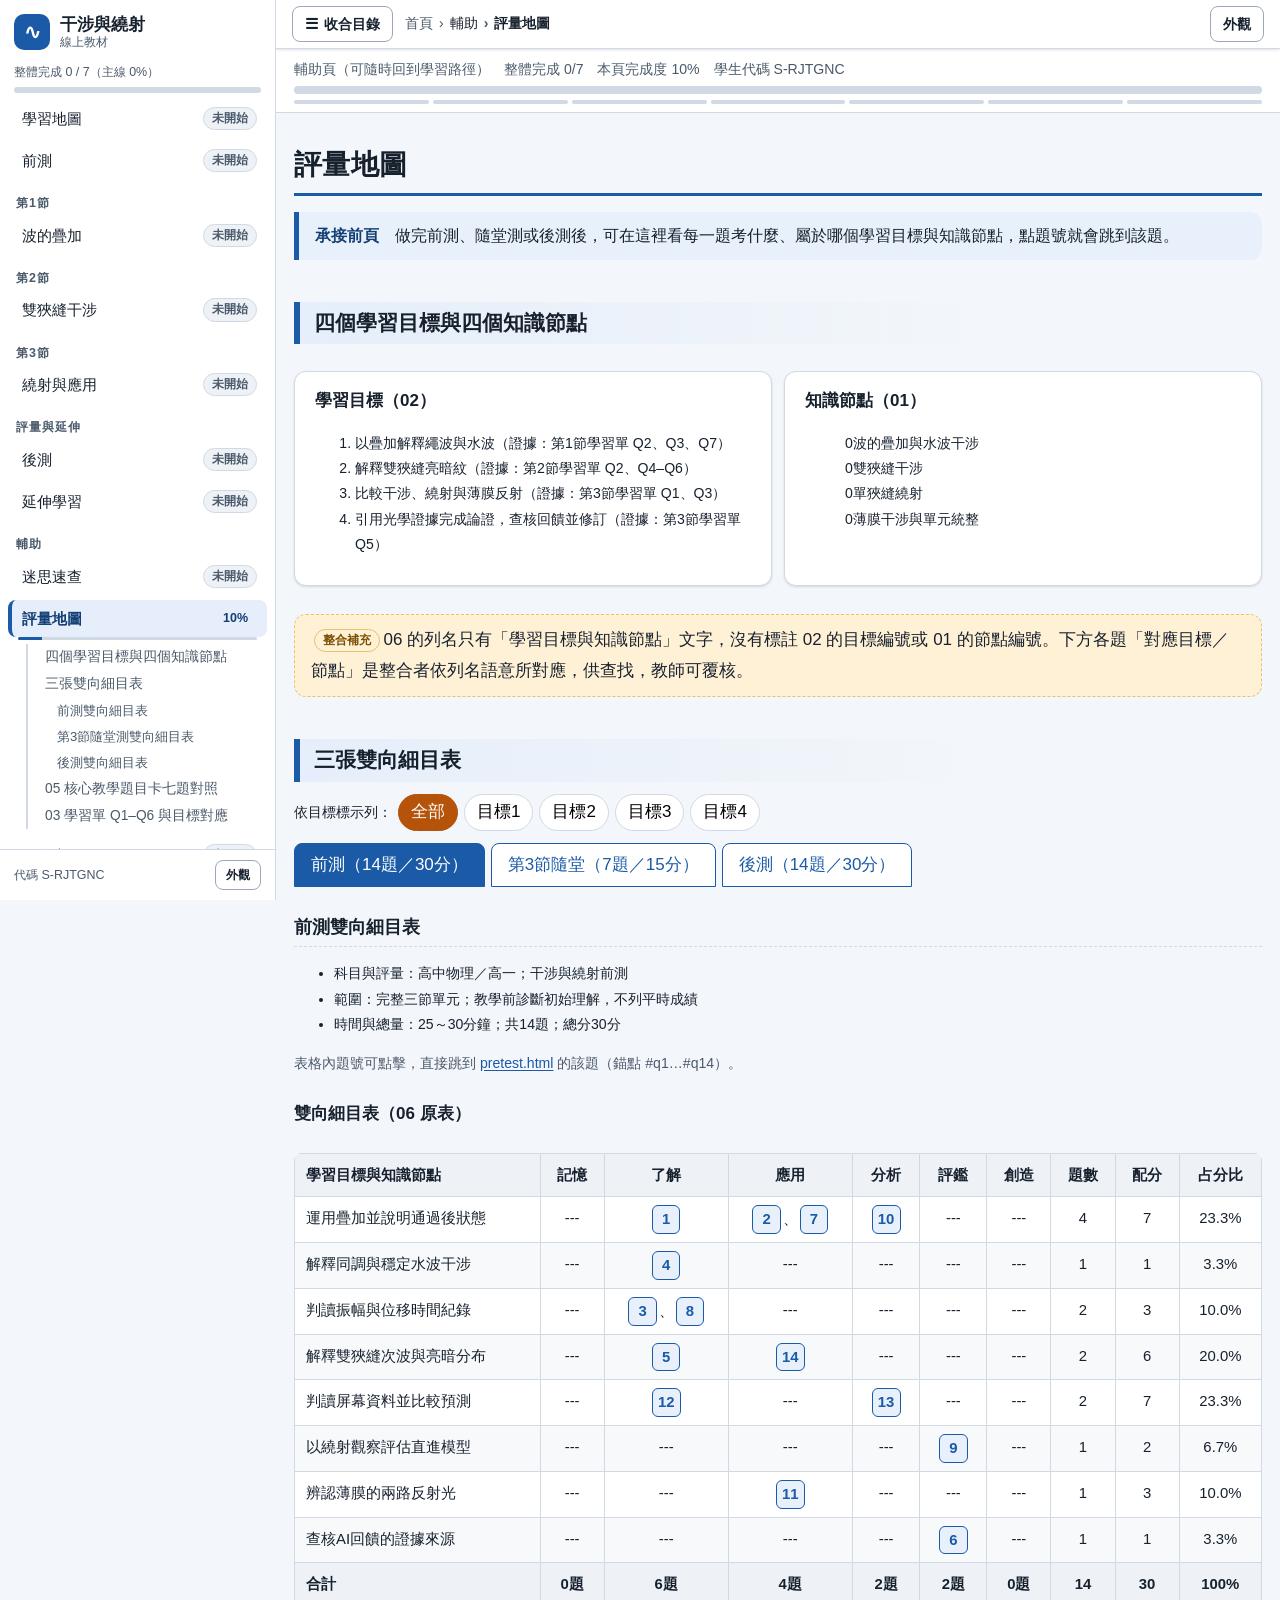
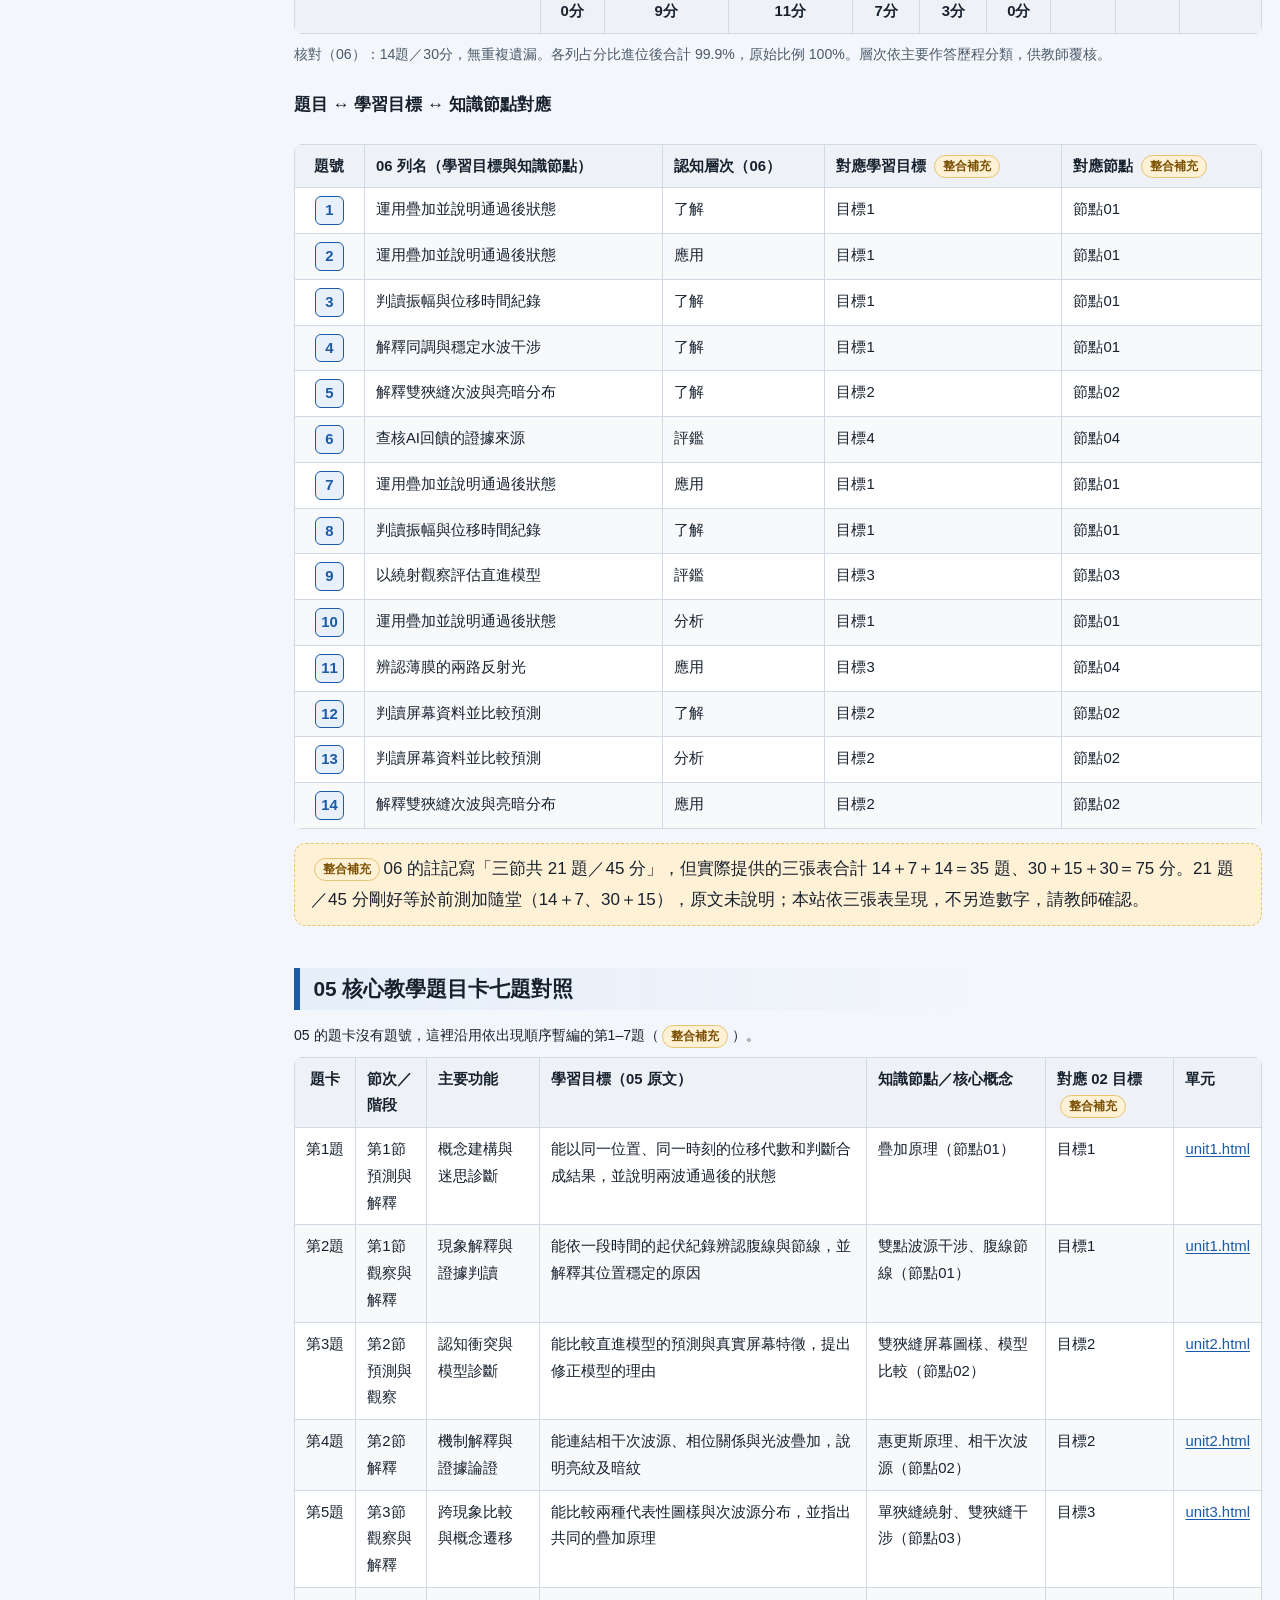
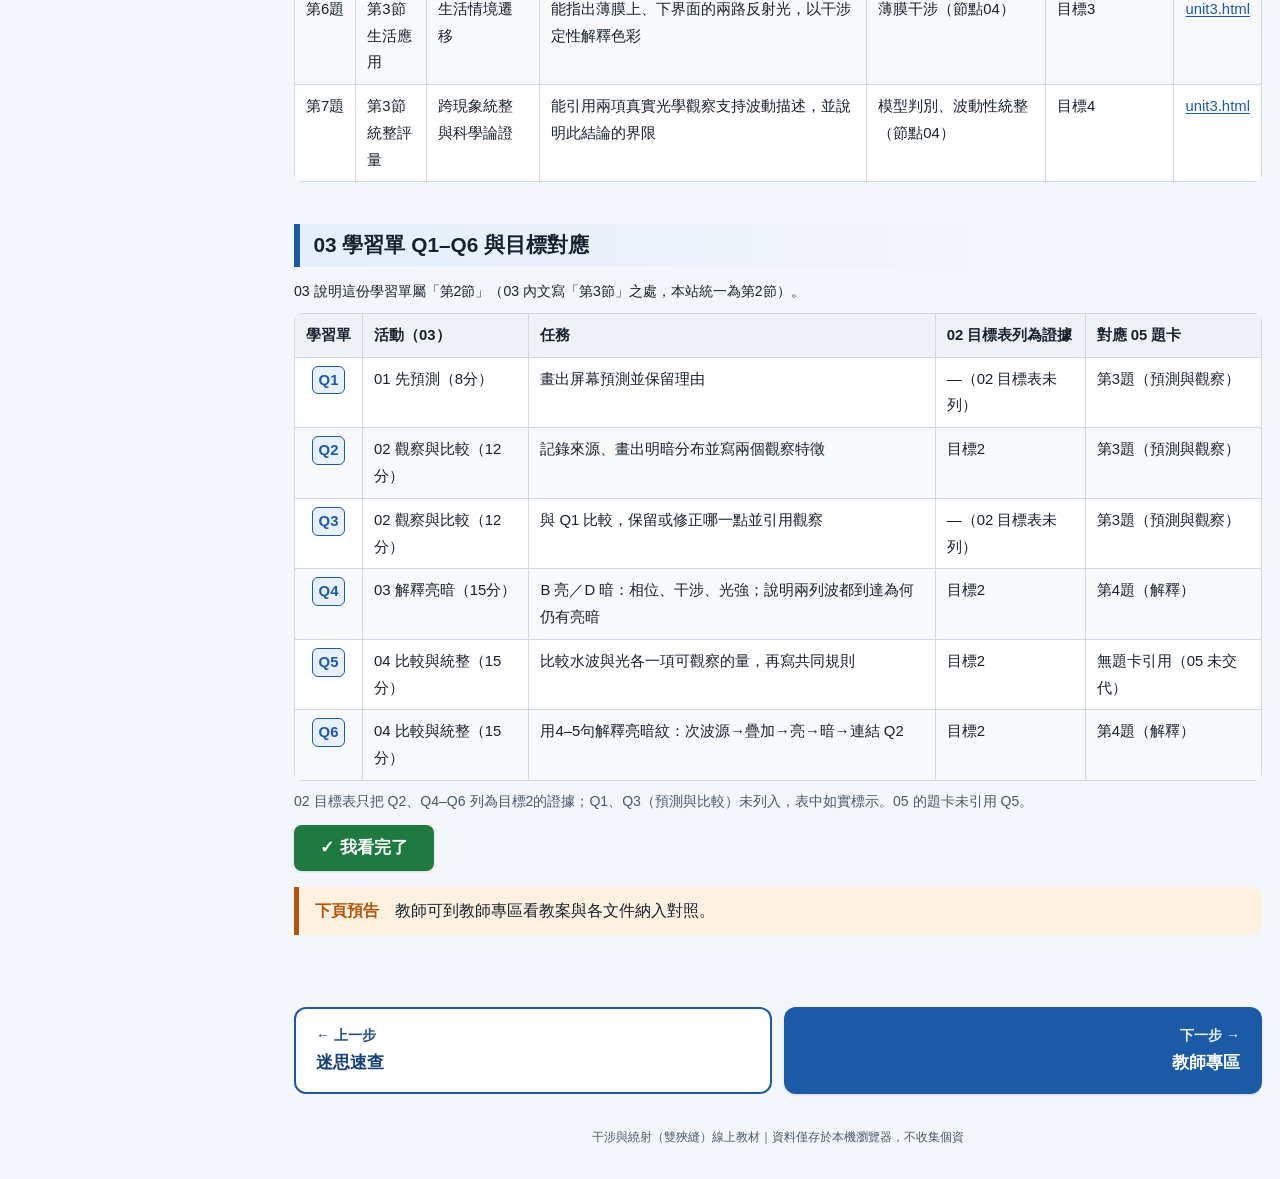
==== assessment.html @ 0c34d927 "Initial commit: interference-diffraction-course Co-Authored-By: Claude Sonnet 5.5 <noreply@anthropic" ====
<!DOCTYPE html>
<html lang="zh-Hant">
<head>
<meta charset="utf-8">
<meta name="viewport" content="width=device-width, initial-scale=1">
<title>評量地圖｜干涉與繞射線上教材</title>
<link rel="stylesheet" href="assets/css/site.css">
<link rel="stylesheet" href="assets/css/page-assessment.css">
<script defer src="assets/js/site.js"></script>
<script defer src="assets/js/page-assessment.js"></script>
</head>
<body data-page="assessment" data-prev="misconceptions.html" data-next="teacher.html">
<a class="skip" href="#main">跳到主要內容</a>
<main id="main">
  <h1>評量地圖</h1>
  <p class="bridge-in">做完前測、隨堂測或後測後，可在這裡看每一題考什麼、屬於哪個學習目標與知識節點，點題號就會跳到該題。</p>

  <h2>四個學習目標與四個知識節點</h2>
  <div class="grid">
   <div class="card"><strong>學習目標（02）</strong><ol class="small">
    <li>以疊加解釋繩波與水波（證據：第1節學習單 Q2、Q3、Q7）</li>
    <li>解釋雙狹縫亮暗紋（證據：第2節學習單 Q2、Q4–Q6）</li>
    <li>比較干涉、繞射與薄膜反射（證據：第3節學習單 Q1、Q3）</li>
    <li>引用光學證據完成論證，查核回饋並修訂（證據：第3節學習單 Q5）</li></ol></div>
   <div class="card"><strong>知識節點（01）</strong><ol class="small" style="list-style:'0' inside">
    <li>波的疊加與水波干涉</li><li>雙狹縫干涉</li><li>單狹縫繞射</li><li>薄膜干涉與單元統整</li></ol></div>
  </div>
  <div class="add-block"><span class="badge-add"></span>06 的列名只有「學習目標與知識節點」文字，沒有標註 02 的目標編號或 01 的節點編號。下方各題「對應目標／節點」是整合者依列名語意所對應，供查找，教師可覆核。</div>

  <h2>三張雙向細目表</h2>
  <div class="gbar" role="group" aria-label="依學習目標標示"><span class="small">依目標標示列：</span>
   <button type="button" data-g="all" aria-pressed="true">全部</button><button type="button" data-g="G1" aria-pressed="false">目標1</button><button type="button" data-g="G2" aria-pressed="false">目標2</button><button type="button" data-g="G3" aria-pressed="false">目標3</button><button type="button" data-g="G4" aria-pressed="false">目標4</button></div>
  <div class="tabs" role="tablist"><button type="button" role="tab" data-p="p-pre" aria-selected="true">前測（14題／30分）</button><button type="button" role="tab" data-p="p-unit" aria-selected="false">第3節隨堂（7題／15分）</button><button type="button" role="tab" data-p="p-post" aria-selected="false">後測（14題／30分）</button></div>
  <section class="panel" id="p-pre"><h3>前測雙向細目表</h3>
<ul class="small"><li>科目與評量：高中物理／高一；干涉與繞射前測</li><li>範圍：完整三節單元；教學前診斷初始理解，不列平時成績</li><li>時間與總量：25～30分鐘；共14題；總分30分</li></ul>
<p class="small muted">表格內題號可點擊，直接跳到 <a href="pretest.html">pretest.html</a> 的該題（錨點 #q1…#q14）。</p>
<h4>雙向細目表（06 原表）</h4><div class="tbl-wrap"><table class="tbl"><thead><tr><th>學習目標與知識節點</th><th class="num">記憶</th><th class="num">了解</th><th class="num">應用</th><th class="num">分析</th><th class="num">評鑑</th><th class="num">創造</th><th class="num">題數</th><th class="num">配分</th><th class="num">占分比</th></tr></thead><tbody><tr data-goal="G1"><td>運用疊加並說明通過後狀態</td><td class="num">---</td><td class="num"><a class="qn" href="pretest.html#q1" title="前往 pretest.html 第1題">1</a></td><td class="num"><a class="qn" href="pretest.html#q2" title="前往 pretest.html 第2題">2</a>、<a class="qn" href="pretest.html#q7" title="前往 pretest.html 第7題">7</a></td><td class="num"><a class="qn" href="pretest.html#q10" title="前往 pretest.html 第10題">10</a></td><td class="num">---</td><td class="num">---</td><td class="num">4</td><td class="num">7</td><td class="num">23.3%</td></tr><tr data-goal="G1"><td>解釋同調與穩定水波干涉</td><td class="num">---</td><td class="num"><a class="qn" href="pretest.html#q4" title="前往 pretest.html 第4題">4</a></td><td class="num">---</td><td class="num">---</td><td class="num">---</td><td class="num">---</td><td class="num">1</td><td class="num">1</td><td class="num">3.3%</td></tr><tr data-goal="G1"><td>判讀振幅與位移時間紀錄</td><td class="num">---</td><td class="num"><a class="qn" href="pretest.html#q3" title="前往 pretest.html 第3題">3</a>、<a class="qn" href="pretest.html#q8" title="前往 pretest.html 第8題">8</a></td><td class="num">---</td><td class="num">---</td><td class="num">---</td><td class="num">---</td><td class="num">2</td><td class="num">3</td><td class="num">10.0%</td></tr><tr data-goal="G2"><td>解釋雙狹縫次波與亮暗分布</td><td class="num">---</td><td class="num"><a class="qn" href="pretest.html#q5" title="前往 pretest.html 第5題">5</a></td><td class="num"><a class="qn" href="pretest.html#q14" title="前往 pretest.html 第14題">14</a></td><td class="num">---</td><td class="num">---</td><td class="num">---</td><td class="num">2</td><td class="num">6</td><td class="num">20.0%</td></tr><tr data-goal="G2"><td>判讀屏幕資料並比較預測</td><td class="num">---</td><td class="num"><a class="qn" href="pretest.html#q12" title="前往 pretest.html 第12題">12</a></td><td class="num">---</td><td class="num"><a class="qn" href="pretest.html#q13" title="前往 pretest.html 第13題">13</a></td><td class="num">---</td><td class="num">---</td><td class="num">2</td><td class="num">7</td><td class="num">23.3%</td></tr><tr data-goal="G3"><td>以繞射觀察評估直進模型</td><td class="num">---</td><td class="num">---</td><td class="num">---</td><td class="num">---</td><td class="num"><a class="qn" href="pretest.html#q9" title="前往 pretest.html 第9題">9</a></td><td class="num">---</td><td class="num">1</td><td class="num">2</td><td class="num">6.7%</td></tr><tr data-goal="G3"><td>辨認薄膜的兩路反射光</td><td class="num">---</td><td class="num">---</td><td class="num"><a class="qn" href="pretest.html#q11" title="前往 pretest.html 第11題">11</a></td><td class="num">---</td><td class="num">---</td><td class="num">---</td><td class="num">1</td><td class="num">3</td><td class="num">10.0%</td></tr><tr data-goal="G4"><td>查核AI回饋的證據來源</td><td class="num">---</td><td class="num">---</td><td class="num">---</td><td class="num">---</td><td class="num"><a class="qn" href="pretest.html#q6" title="前往 pretest.html 第6題">6</a></td><td class="num">---</td><td class="num">1</td><td class="num">1</td><td class="num">3.3%</td></tr><tr><th>合計</th><th class="num">0題<br>0分</th><th class="num">6題<br>9分</th><th class="num">4題<br>11分</th><th class="num">2題<br>7分</th><th class="num">2題<br>3分</th><th class="num">0題<br>0分</th><th class="num">14</th><th class="num">30</th><th class="num">100%</th></tr></tbody></table></div>
<p class="small muted">核對（06）：14題／30分，無重複遺漏。各列占分比進位後合計 99.9%，原始比例 100%。層次依主要作答歷程分類，供教師覆核。</p>
<h4>題目 ↔ 學習目標 ↔ 知識節點對應</h4><div class="tbl-wrap"><table class="tbl"><thead><tr><th class="num">題號</th><th>06 列名（學習目標與知識節點）</th><th>認知層次（06）</th><th>對應學習目標 <span class="badge-add"></span></th><th>對應節點 <span class="badge-add"></span></th></tr></thead><tbody><tr id="pre-1" data-goal="G1"><td class="num"><a class="qn" href="pretest.html#q1" title="前往 pretest.html 第1題">1</a></td><td>運用疊加並說明通過後狀態</td><td>了解</td><td>目標1</td><td>節點01</td></tr><tr id="pre-2" data-goal="G1"><td class="num"><a class="qn" href="pretest.html#q2" title="前往 pretest.html 第2題">2</a></td><td>運用疊加並說明通過後狀態</td><td>應用</td><td>目標1</td><td>節點01</td></tr><tr id="pre-3" data-goal="G1"><td class="num"><a class="qn" href="pretest.html#q3" title="前往 pretest.html 第3題">3</a></td><td>判讀振幅與位移時間紀錄</td><td>了解</td><td>目標1</td><td>節點01</td></tr><tr id="pre-4" data-goal="G1"><td class="num"><a class="qn" href="pretest.html#q4" title="前往 pretest.html 第4題">4</a></td><td>解釋同調與穩定水波干涉</td><td>了解</td><td>目標1</td><td>節點01</td></tr><tr id="pre-5" data-goal="G2"><td class="num"><a class="qn" href="pretest.html#q5" title="前往 pretest.html 第5題">5</a></td><td>解釋雙狹縫次波與亮暗分布</td><td>了解</td><td>目標2</td><td>節點02</td></tr><tr id="pre-6" data-goal="G4"><td class="num"><a class="qn" href="pretest.html#q6" title="前往 pretest.html 第6題">6</a></td><td>查核AI回饋的證據來源</td><td>評鑑</td><td>目標4</td><td>節點04</td></tr><tr id="pre-7" data-goal="G1"><td class="num"><a class="qn" href="pretest.html#q7" title="前往 pretest.html 第7題">7</a></td><td>運用疊加並說明通過後狀態</td><td>應用</td><td>目標1</td><td>節點01</td></tr><tr id="pre-8" data-goal="G1"><td class="num"><a class="qn" href="pretest.html#q8" title="前往 pretest.html 第8題">8</a></td><td>判讀振幅與位移時間紀錄</td><td>了解</td><td>目標1</td><td>節點01</td></tr><tr id="pre-9" data-goal="G3"><td class="num"><a class="qn" href="pretest.html#q9" title="前往 pretest.html 第9題">9</a></td><td>以繞射觀察評估直進模型</td><td>評鑑</td><td>目標3</td><td>節點03</td></tr><tr id="pre-10" data-goal="G1"><td class="num"><a class="qn" href="pretest.html#q10" title="前往 pretest.html 第10題">10</a></td><td>運用疊加並說明通過後狀態</td><td>分析</td><td>目標1</td><td>節點01</td></tr><tr id="pre-11" data-goal="G3"><td class="num"><a class="qn" href="pretest.html#q11" title="前往 pretest.html 第11題">11</a></td><td>辨認薄膜的兩路反射光</td><td>應用</td><td>目標3</td><td>節點04</td></tr><tr id="pre-12" data-goal="G2"><td class="num"><a class="qn" href="pretest.html#q12" title="前往 pretest.html 第12題">12</a></td><td>判讀屏幕資料並比較預測</td><td>了解</td><td>目標2</td><td>節點02</td></tr><tr id="pre-13" data-goal="G2"><td class="num"><a class="qn" href="pretest.html#q13" title="前往 pretest.html 第13題">13</a></td><td>判讀屏幕資料並比較預測</td><td>分析</td><td>目標2</td><td>節點02</td></tr><tr id="pre-14" data-goal="G2"><td class="num"><a class="qn" href="pretest.html#q14" title="前往 pretest.html 第14題">14</a></td><td>解釋雙狹縫次波與亮暗分布</td><td>應用</td><td>目標2</td><td>節點02</td></tr></tbody></table></div></section><section class="panel" id="p-unit"><h3>第3節隨堂測雙向細目表</h3>
<ul class="small"><li>科目與評量：高中物理／高一；干涉與繞射隨堂測驗第3節</li><li>範圍：第3節光的繞射與生活應用；該節課後施測</li><li>時間與總量：10～12分鐘；共7題；總分15分</li></ul>
<p class="small muted">表格內題號可點擊，直接跳到 <a href="unit3.html">unit3.html</a> 的該題（錨點 #q1…#q7）。</p>
<h4>雙向細目表（06 原表）</h4><div class="tbl-wrap"><table class="tbl"><thead><tr><th>學習目標與知識節點</th><th class="num">記憶</th><th class="num">了解</th><th class="num">應用</th><th class="num">分析</th><th class="num">評鑑</th><th class="num">創造</th><th class="num">題數</th><th class="num">配分</th><th class="num">占分比</th></tr></thead><tbody><tr data-goal="G3"><td>指出單狹縫圖樣特徵</td><td class="num"><a class="qn" href="unit3.html#q1" title="前往 unit3.html 第1題">1</a></td><td class="num">---</td><td class="num">---</td><td class="num">---</td><td class="num">---</td><td class="num">---</td><td class="num">1</td><td class="num">1</td><td class="num">6.7%</td></tr><tr data-goal="G3"><td>區分兩種狹縫的次波源分布</td><td class="num">---</td><td class="num"><a class="qn" href="unit3.html#q2" title="前往 unit3.html 第2題">2</a></td><td class="num">---</td><td class="num">---</td><td class="num">---</td><td class="num">---</td><td class="num">1</td><td class="num">1</td><td class="num">6.7%</td></tr><tr data-goal="G3"><td>說明透明薄膜色彩的成因</td><td class="num">---</td><td class="num"><a class="qn" href="unit3.html#q3" title="前往 unit3.html 第3題">3</a></td><td class="num">---</td><td class="num">---</td><td class="num">---</td><td class="num">---</td><td class="num">1</td><td class="num">1</td><td class="num">6.7%</td></tr><tr data-goal="G3"><td>辨識單雙狹縫亮度曲線</td><td class="num">---</td><td class="num"><a class="qn" href="unit3.html#q4" title="前往 unit3.html 第4題">4</a></td><td class="num">---</td><td class="num">---</td><td class="num">---</td><td class="num">---</td><td class="num">1</td><td class="num">2</td><td class="num">13.3%</td></tr><tr data-goal="G3"><td>評估直進模型的解釋限制</td><td class="num">---</td><td class="num">---</td><td class="num">---</td><td class="num">---</td><td class="num"><a class="qn" href="unit3.html#q5" title="前往 unit3.html 第5題">5</a></td><td class="num">---</td><td class="num">1</td><td class="num">4</td><td class="num">26.7%</td></tr><tr data-goal="G3"><td>以反射光相位判斷波長強弱</td><td class="num">---</td><td class="num">---</td><td class="num"><a class="qn" href="unit3.html#q6" title="前往 unit3.html 第6題">6</a></td><td class="num">---</td><td class="num">---</td><td class="num">---</td><td class="num">1</td><td class="num">3</td><td class="num">20.0%</td></tr><tr data-goal="G3"><td>評析只用折射解釋色彩的不足</td><td class="num">---</td><td class="num">---</td><td class="num">---</td><td class="num">---</td><td class="num"><a class="qn" href="unit3.html#q7" title="前往 unit3.html 第7題">7</a></td><td class="num">---</td><td class="num">1</td><td class="num">3</td><td class="num">20.0%</td></tr><tr><th>合計</th><th class="num">1題<br>1分</th><th class="num">3題<br>4分</th><th class="num">1題<br>3分</th><th class="num">0題<br>0分</th><th class="num">2題<br>7分</th><th class="num">0題<br>0分</th><th class="num">7</th><th class="num">15</th><th class="num">100%</th></tr></tbody></table></div>
<p class="small muted">06 註記：本節 7 題／15 分；各列占分比進位後合計 100.1%，原始比例 100%。</p>
<h4>題目 ↔ 學習目標 ↔ 知識節點對應</h4><div class="tbl-wrap"><table class="tbl"><thead><tr><th class="num">題號</th><th>06 列名（學習目標與知識節點）</th><th>認知層次（06）</th><th>對應學習目標 <span class="badge-add"></span></th><th>對應節點 <span class="badge-add"></span></th></tr></thead><tbody><tr id="unit-1" data-goal="G3"><td class="num"><a class="qn" href="unit3.html#q1" title="前往 unit3.html 第1題">1</a></td><td>指出單狹縫圖樣特徵</td><td>記憶</td><td>目標3</td><td>節點03</td></tr><tr id="unit-2" data-goal="G3"><td class="num"><a class="qn" href="unit3.html#q2" title="前往 unit3.html 第2題">2</a></td><td>區分兩種狹縫的次波源分布</td><td>了解</td><td>目標3</td><td>節點02、節點03</td></tr><tr id="unit-3" data-goal="G3"><td class="num"><a class="qn" href="unit3.html#q3" title="前往 unit3.html 第3題">3</a></td><td>說明透明薄膜色彩的成因</td><td>了解</td><td>目標3</td><td>節點04</td></tr><tr id="unit-4" data-goal="G3"><td class="num"><a class="qn" href="unit3.html#q4" title="前往 unit3.html 第4題">4</a></td><td>辨識單雙狹縫亮度曲線</td><td>了解</td><td>目標3</td><td>節點02、節點03</td></tr><tr id="unit-5" data-goal="G3"><td class="num"><a class="qn" href="unit3.html#q5" title="前往 unit3.html 第5題">5</a></td><td>評估直進模型的解釋限制</td><td>評鑑</td><td>目標3</td><td>節點03</td></tr><tr id="unit-6" data-goal="G3"><td class="num"><a class="qn" href="unit3.html#q6" title="前往 unit3.html 第6題">6</a></td><td>以反射光相位判斷波長強弱</td><td>應用</td><td>目標3</td><td>節點04</td></tr><tr id="unit-7" data-goal="G3"><td class="num"><a class="qn" href="unit3.html#q7" title="前往 unit3.html 第7題">7</a></td><td>評析只用折射解釋色彩的不足</td><td>評鑑</td><td>目標3</td><td>節點04</td></tr></tbody></table></div></section><section class="panel" id="p-post"><h3>後測雙向細目表</h3>
<ul class="small"><li>科目與評量：高中物理／高一；干涉與繞射後測</li><li>範圍：完整三節單元；完成三節課教學後施測</li><li>時間與總量：25～30分鐘；共14題；總分30分</li></ul>
<p class="small muted">表格內題號可點擊，直接跳到 <a href="posttest.html">posttest.html</a> 的該題（錨點 #q1…#q14）。</p>
<h4>雙向細目表（06 原表）</h4><div class="tbl-wrap"><table class="tbl"><thead><tr><th>學習目標與知識節點</th><th class="num">記憶</th><th class="num">了解</th><th class="num">應用</th><th class="num">分析</th><th class="num">評鑑</th><th class="num">創造</th><th class="num">題數</th><th class="num">配分</th><th class="num">占分比</th></tr></thead><tbody><tr data-goal="G1"><td>運用疊加並說明通過後狀態</td><td class="num">---</td><td class="num"><a class="qn" href="posttest.html#q1" title="前往 posttest.html 第1題">1</a></td><td class="num"><a class="qn" href="posttest.html#q2" title="前往 posttest.html 第2題">2</a>、<a class="qn" href="posttest.html#q7" title="前往 posttest.html 第7題">7</a></td><td class="num"><a class="qn" href="posttest.html#q10" title="前往 posttest.html 第10題">10</a></td><td class="num">---</td><td class="num">---</td><td class="num">4</td><td class="num">7</td><td class="num">23.3%</td></tr><tr data-goal="G1"><td>判讀同調條件與水波干涉</td><td class="num">---</td><td class="num"><a class="qn" href="posttest.html#q4" title="前往 posttest.html 第4題">4</a></td><td class="num"><a class="qn" href="posttest.html#q8" title="前往 posttest.html 第8題">8</a></td><td class="num">---</td><td class="num">---</td><td class="num">---</td><td class="num">2</td><td class="num">3</td><td class="num">10.0%</td></tr><tr data-goal="G2"><td>說明雙狹縫相干次波源</td><td class="num">---</td><td class="num"><a class="qn" href="posttest.html#q5" title="前往 posttest.html 第5題">5</a></td><td class="num">---</td><td class="num">---</td><td class="num">---</td><td class="num">---</td><td class="num">1</td><td class="num">1</td><td class="num">3.3%</td></tr><tr data-goal="G1"><td>區分瞬時位移與振幅</td><td class="num">---</td><td class="num"><a class="qn" href="posttest.html#q3" title="前往 posttest.html 第3題">3</a></td><td class="num">---</td><td class="num">---</td><td class="num">---</td><td class="num">---</td><td class="num">1</td><td class="num">1</td><td class="num">3.3%</td></tr><tr data-goal="G3"><td>比較單雙縫圖樣與次波源分布</td><td class="num">---</td><td class="num"><a class="qn" href="posttest.html#q9" title="前往 posttest.html 第9題">9</a>、<a class="qn" href="posttest.html#q12" title="前往 posttest.html 第12題">12</a></td><td class="num">---</td><td class="num"><a class="qn" href="posttest.html#q13" title="前往 posttest.html 第13題">13</a></td><td class="num">---</td><td class="num">---</td><td class="num">3</td><td class="num">9</td><td class="num">30.0%</td></tr><tr data-goal="G3"><td>解釋薄膜反射光與色彩</td><td class="num">---</td><td class="num">---</td><td class="num"><a class="qn" href="posttest.html#q11" title="前往 posttest.html 第11題">11</a></td><td class="num">---</td><td class="num">---</td><td class="num">---</td><td class="num">1</td><td class="num">3</td><td class="num">10.0%</td></tr><tr data-goal="G4"><td>評析波動證據與模型界限</td><td class="num">---</td><td class="num">---</td><td class="num">---</td><td class="num">---</td><td class="num"><a class="qn" href="posttest.html#q14" title="前往 posttest.html 第14題">14</a></td><td class="num">---</td><td class="num">1</td><td class="num">5</td><td class="num">16.7%</td></tr><tr data-goal="G4"><td>查核AI回饋的證據來源</td><td class="num">---</td><td class="num">---</td><td class="num">---</td><td class="num">---</td><td class="num"><a class="qn" href="posttest.html#q6" title="前往 posttest.html 第6題">6</a></td><td class="num">---</td><td class="num">1</td><td class="num">1</td><td class="num">3.3%</td></tr><tr><th>合計</th><th class="num">0題<br>0分</th><th class="num">6題<br>9分</th><th class="num">4題<br>8分</th><th class="num">2題<br>7分</th><th class="num">2題<br>6分</th><th class="num">0題<br>0分</th><th class="num">14</th><th class="num">30</th><th class="num">100%</th></tr></tbody></table></div>
<p class="small muted">核對（06）：14題／30分，無重複遺漏。各列占分比進位後合計 99.9%，原始比例 100%。</p>
<h4>題目 ↔ 學習目標 ↔ 知識節點對應</h4><div class="tbl-wrap"><table class="tbl"><thead><tr><th class="num">題號</th><th>06 列名（學習目標與知識節點）</th><th>認知層次（06）</th><th>對應學習目標 <span class="badge-add"></span></th><th>對應節點 <span class="badge-add"></span></th></tr></thead><tbody><tr id="post-1" data-goal="G1"><td class="num"><a class="qn" href="posttest.html#q1" title="前往 posttest.html 第1題">1</a></td><td>運用疊加並說明通過後狀態</td><td>了解</td><td>目標1</td><td>節點01</td></tr><tr id="post-2" data-goal="G1"><td class="num"><a class="qn" href="posttest.html#q2" title="前往 posttest.html 第2題">2</a></td><td>運用疊加並說明通過後狀態</td><td>應用</td><td>目標1</td><td>節點01</td></tr><tr id="post-3" data-goal="G1"><td class="num"><a class="qn" href="posttest.html#q3" title="前往 posttest.html 第3題">3</a></td><td>區分瞬時位移與振幅</td><td>了解</td><td>目標1</td><td>節點01</td></tr><tr id="post-4" data-goal="G1"><td class="num"><a class="qn" href="posttest.html#q4" title="前往 posttest.html 第4題">4</a></td><td>判讀同調條件與水波干涉</td><td>了解</td><td>目標1</td><td>節點01</td></tr><tr id="post-5" data-goal="G2"><td class="num"><a class="qn" href="posttest.html#q5" title="前往 posttest.html 第5題">5</a></td><td>說明雙狹縫相干次波源</td><td>了解</td><td>目標2</td><td>節點02</td></tr><tr id="post-6" data-goal="G4"><td class="num"><a class="qn" href="posttest.html#q6" title="前往 posttest.html 第6題">6</a></td><td>查核AI回饋的證據來源</td><td>評鑑</td><td>目標4</td><td>節點04</td></tr><tr id="post-7" data-goal="G1"><td class="num"><a class="qn" href="posttest.html#q7" title="前往 posttest.html 第7題">7</a></td><td>運用疊加並說明通過後狀態</td><td>應用</td><td>目標1</td><td>節點01</td></tr><tr id="post-8" data-goal="G1"><td class="num"><a class="qn" href="posttest.html#q8" title="前往 posttest.html 第8題">8</a></td><td>判讀同調條件與水波干涉</td><td>應用</td><td>目標1</td><td>節點01</td></tr><tr id="post-9" data-goal="G3"><td class="num"><a class="qn" href="posttest.html#q9" title="前往 posttest.html 第9題">9</a></td><td>比較單雙縫圖樣與次波源分布</td><td>了解</td><td>目標3</td><td>節點02、節點03</td></tr><tr id="post-10" data-goal="G1"><td class="num"><a class="qn" href="posttest.html#q10" title="前往 posttest.html 第10題">10</a></td><td>運用疊加並說明通過後狀態</td><td>分析</td><td>目標1</td><td>節點01</td></tr><tr id="post-11" data-goal="G3"><td class="num"><a class="qn" href="posttest.html#q11" title="前往 posttest.html 第11題">11</a></td><td>解釋薄膜反射光與色彩</td><td>應用</td><td>目標3</td><td>節點04</td></tr><tr id="post-12" data-goal="G3"><td class="num"><a class="qn" href="posttest.html#q12" title="前往 posttest.html 第12題">12</a></td><td>比較單雙縫圖樣與次波源分布</td><td>了解</td><td>目標3</td><td>節點02、節點03</td></tr><tr id="post-13" data-goal="G3"><td class="num"><a class="qn" href="posttest.html#q13" title="前往 posttest.html 第13題">13</a></td><td>比較單雙縫圖樣與次波源分布</td><td>分析</td><td>目標3</td><td>節點02、節點03</td></tr><tr id="post-14" data-goal="G4"><td class="num"><a class="qn" href="posttest.html#q14" title="前往 posttest.html 第14題">14</a></td><td>評析波動證據與模型界限</td><td>評鑑</td><td>目標4</td><td>節點04</td></tr></tbody></table></div></section>
  <div class="add-block"><span class="badge-add"></span>06 的註記寫「三節共 21 題／45 分」，但實際提供的三張表合計 14＋7＋14＝35 題、30＋15＋30＝75 分。21 題／45 分剛好等於前測加隨堂（14＋7、30＋15），原文未說明；本站依三張表呈現，不另造數字，請教師確認。</div>

  <h2>05 核心教學題目卡七題對照</h2>
  <p class="small">05 的題卡沒有題號，這裡沿用依出現順序暫編的第1–7題（<span class="badge-add"></span>）。</p>
  <div class="tbl-wrap"><table class="tbl"><thead><tr><th class="num">題卡</th><th>節次／階段</th><th>主要功能</th><th>學習目標（05 原文）</th><th>知識節點／核心概念</th><th>對應 02 目標 <span class="badge-add"></span></th><th>單元</th></tr></thead><tbody><tr data-goal="G1"><td class="num">第1題</td><td>第1節<br>預測與解釋</td><td>概念建構與迷思診斷</td><td>能以同一位置、同一時刻的位移代數和判斷合成結果，並說明兩波通過後的狀態</td><td>疊加原理（節點01）</td><td>目標1</td><td><a href="unit1.html">unit1.html</a></td></tr><tr data-goal="G1"><td class="num">第2題</td><td>第1節<br>觀察與解釋</td><td>現象解釋與證據判讀</td><td>能依一段時間的起伏紀錄辨認腹線與節線，並解釋其位置穩定的原因</td><td>雙點波源干涉、腹線節線（節點01）</td><td>目標1</td><td><a href="unit1.html">unit1.html</a></td></tr><tr data-goal="G2"><td class="num">第3題</td><td>第2節<br>預測與觀察</td><td>認知衝突與模型診斷</td><td>能比較直進模型的預測與真實屏幕特徵，提出修正模型的理由</td><td>雙狹縫屏幕圖樣、模型比較（節點02）</td><td>目標2</td><td><a href="unit2.html">unit2.html</a></td></tr><tr data-goal="G2"><td class="num">第4題</td><td>第2節<br>解釋</td><td>機制解釋與證據論證</td><td>能連結相干次波源、相位關係與光波疊加，說明亮紋及暗紋</td><td>惠更斯原理、相干次波源（節點02）</td><td>目標2</td><td><a href="unit2.html">unit2.html</a></td></tr><tr data-goal="G3"><td class="num">第5題</td><td>第3節<br>觀察與解釋</td><td>跨現象比較與概念遷移</td><td>能比較兩種代表性圖樣與次波源分布，並指出共同的疊加原理</td><td>單狹縫繞射、雙狹縫干涉（節點03）</td><td>目標3</td><td><a href="unit3.html">unit3.html</a></td></tr><tr data-goal="G3"><td class="num">第6題</td><td>第3節<br>生活應用</td><td>生活情境遷移</td><td>能指出薄膜上、下界面的兩路反射光，以干涉定性解釋色彩</td><td>薄膜干涉（節點04）</td><td>目標3</td><td><a href="unit3.html">unit3.html</a></td></tr><tr data-goal="G4"><td class="num">第7題</td><td>第3節<br>統整評量</td><td>跨現象統整與科學論證</td><td>能引用兩項真實光學觀察支持波動描述，並說明此結論的界限</td><td>模型判別、波動性統整（節點04）</td><td>目標4</td><td><a href="unit3.html">unit3.html</a></td></tr></tbody></table></div>

  <h2>03 學習單 Q1–Q6 與目標對應</h2>
  <p class="small">03 說明這份學習單屬「第2節」（03 內文寫「第3節」之處，本站統一為第2節）。</p>
  <div class="tbl-wrap"><table class="tbl"><thead><tr><th class="num">學習單</th><th>活動（03）</th><th>任務</th><th>02 目標表列為證據</th><th>對應 05 題卡</th></tr></thead><tbody><tr data-goal="G2"><td class="num"><a class="qn" href="unit2.html">Q1</a></td><td>01 先預測（8分）</td><td>畫出屏幕預測並保留理由</td><td>—（02 目標表未列）</td><td>第3題（預測與觀察）</td></tr><tr data-goal="G2"><td class="num"><a class="qn" href="unit2.html">Q2</a></td><td>02 觀察與比較（12分）</td><td>記錄來源、畫出明暗分布並寫兩個觀察特徵</td><td>目標2</td><td>第3題（預測與觀察）</td></tr><tr data-goal="G2"><td class="num"><a class="qn" href="unit2.html">Q3</a></td><td>02 觀察與比較（12分）</td><td>與 Q1 比較，保留或修正哪一點並引用觀察</td><td>—（02 目標表未列）</td><td>第3題（預測與觀察）</td></tr><tr data-goal="G2"><td class="num"><a class="qn" href="unit2.html">Q4</a></td><td>03 解釋亮暗（15分）</td><td>B 亮／D 暗：相位、干涉、光強；說明兩列波都到達為何仍有亮暗</td><td>目標2</td><td>第4題（解釋）</td></tr><tr data-goal="G2"><td class="num"><a class="qn" href="unit2.html">Q5</a></td><td>04 比較與統整（15分）</td><td>比較水波與光各一項可觀察的量，再寫共同規則</td><td>目標2</td><td>無題卡引用（05 未交代）</td></tr><tr data-goal="G2"><td class="num"><a class="qn" href="unit2.html">Q6</a></td><td>04 比較與統整（15分）</td><td>用4–5句解釋亮暗紋：次波源→疊加→亮→暗→連結 Q2</td><td>目標2</td><td>第4題（解釋）</td></tr></tbody></table></div>
  <p class="small muted">02 目標表只把 Q2、Q4–Q6 列為目標2的證據；Q1、Q3（預測與比較）未列入，表中如實標示。05 的題卡未引用 Q5。</p>

  <p><button class="btn" type="button" data-iod-complete>我看完了</button></p>
  <p class="bridge-out">教師可到教師專區看教案與各文件納入對照。</p>
</main>
<footer class="site-footer">干涉與繞射（雙狹縫）線上教材｜資料僅存於本機瀏覽器，不收集個資</footer>
</body>
</html>
---- assets/css/site.css ----
/* 干涉與繞射線上教材 共用樣式。所有顏色/字型/間距走 CSS 變數。
   結構：1 設計變數 → 2 基礎 → 3 頂列/側欄 → 4 進度 → 5 內容元件 → 6 按鈕 → 7 步驟條 → 8 頁尾/工具 → 9 深色模式
   「body 前綴」的規則是為了蓋過各頁專屬 css（page-*.css 在本檔之後載入）。 */

/* ========== 1. 設計變數 ========== */
:root{
  /* 色彩（淺色）：文字對背景皆 ≥ 4.5:1 */
  --c-bg:#f3f6fa; --c-surface:#ffffff; --c-surface-2:#eef2f7; --c-text:#17212e; --c-muted:#4b5a6b;
  --c-line:#d0d9e4; --c-line-strong:#9aa8b9;
  --c-primary:#1a5aa6; --c-primary-d:#123f75; --c-primary-h:#123f75; --c-primary-soft:#e5eefa; --c-link:#1a5aa6; --c-link-h:#123f75;
  --c-accent:#b45309; --c-accent-soft:#fff1e0; --c-commit:#b45309; --c-commit-h:#8f4207;
  --c-ok:#1e7a3e; --c-ok-soft:#e6f4ea; --c-ok-strong:#1e7a3e;
  --c-warn:#8a5a00; --c-warn-soft:#fff4d6;
  --c-danger:#b3261e; --c-danger-soft:#fdecea; --c-danger-strong:#b3261e;
  --c-bridge:#e8f1fb; --c-add:#fff1d6; --c-add-t:#7a4f00; --c-add-line:#e6c36f; --c-tag:#eef0f4;
  --c-focus:#0a58ca; --c-disabled-bg:#e3e8ef; --c-disabled-t:#667385;
  /* 深色模式專用的「填色底」變數（淺色時與原色相同） */
  --c-primary-bg:var(--c-primary); --c-primary-d-bg:var(--c-primary-d); --c-accent-bg:var(--c-accent); --c-ok-bg:var(--c-ok); --c-text-bg:var(--c-text);
  /* 字型與字級 */
  --font:-apple-system,BlinkMacSystemFont,"PingFang TC","Noto Sans TC","Microsoft JhengHei","Heiti TC",sans-serif;
  --mono:ui-monospace,Menlo,Consolas,monospace;
  --fs-xs:.78rem; --fs-sm:.88rem; --fs-base:1rem; --fs-md:1.1rem; --fs-lg:1.3rem; --fs-xl:1.75rem;
  /* 間距、圓角、陰影 */
  --sp-1:4px; --sp-2:8px; --sp-3:12px; --sp-4:16px; --sp-5:24px; --sp-6:32px;
  --r:12px; --r-sm:8px; --maxw:1000px;
  --shadow-1:0 1px 2px rgba(16,32,56,.06),0 1px 3px rgba(16,32,56,.08);
  --shadow-2:0 4px 14px rgba(16,32,56,.14);
  --side-w:276px; --nav-h:48px;
  color-scheme:light;
}

/* ========== 2. 基礎 ========== */
*{box-sizing:border-box}
html{scroll-behavior:smooth;scroll-padding-top:calc(var(--nav-h) + 14px)}
body{margin:0;font-family:var(--font);color:var(--c-text);background:var(--c-bg);line-height:1.8;font-size:17px;-webkit-text-size-adjust:100%}
a{color:var(--c-link);text-underline-offset:.15em} a:hover{color:var(--c-link-h)}
img,svg,canvas,video{max-width:100%;height:auto}
main{max-width:var(--maxw);margin:0 auto;padding:var(--sp-5) var(--sp-4) var(--sp-6)}
h1{font-size:var(--fs-xl);line-height:1.35;margin:.3em 0 .5em;letter-spacing:.01em;padding-bottom:.35em;border-bottom:3px solid var(--c-primary)}
h2{font-size:var(--fs-lg);line-height:1.45;margin:2em 0 .6em;padding:.3em .2em .3em .65em;border-left:6px solid var(--c-primary);background:linear-gradient(90deg,var(--c-primary-soft),transparent 70%);border-radius:0 var(--r-sm) var(--r-sm) 0}
h3{font-size:var(--fs-md);margin:1.4em 0 .45em;padding-bottom:.15em;border-bottom:1px dashed var(--c-line)}
p{margin:.6em 0}
:focus-visible{outline:3px solid var(--c-focus);outline-offset:2px;border-radius:4px}
.skip{position:absolute;left:-999px;top:0} .skip:focus{left:8px;top:8px;background:var(--c-surface);color:var(--c-text);padding:8px 14px;z-index:200;border-radius:var(--r-sm);box-shadow:var(--shadow-2)}
::selection{background:var(--c-primary);color:#fff}

/* ========== 3. 頂列（麵包屑）與固定目錄側欄 ========== */
html.has-side body{padding-left:var(--side-w);transition:padding-left .2s}
html.has-side.side-collapsed body{padding-left:0}
.site-nav{background:var(--c-surface);color:var(--c-text);position:sticky;top:0;z-index:50;border-bottom:1px solid var(--c-line);box-shadow:var(--shadow-1)}
.site-nav .nav-in{height:var(--nav-h);display:flex;align-items:center;gap:var(--sp-3);padding:0 var(--sp-4);max-width:none}
.site-nav .nav-btn{display:inline-flex;align-items:center;gap:6px;font:inherit;font-size:var(--fs-sm);font-weight:600;line-height:1;min-height:36px;padding:0 12px;border-radius:var(--r-sm);border:1px solid var(--c-line-strong);background:var(--c-surface);color:var(--c-text);cursor:pointer;white-space:nowrap}
.site-nav .nav-btn:hover{background:var(--c-primary-soft);border-color:var(--c-primary);color:var(--c-primary-d)}
.site-nav .nav-btn .ico{font-size:1.1em;line-height:1}
.crumbs{flex:1;min-width:0;font-size:var(--fs-sm)}
.crumbs ol{list-style:none;margin:0;padding:0;display:flex;align-items:center;gap:6px;white-space:nowrap;overflow:hidden}
.crumbs li{display:flex;align-items:center;gap:6px;min-width:0}
.crumbs li+li::before{content:"›";color:var(--c-muted)}
.crumbs a{color:var(--c-muted);text-decoration:none} .crumbs a:hover{color:var(--c-link);text-decoration:underline}
.crumbs li:last-child{font-weight:700;color:var(--c-text);overflow:hidden;text-overflow:ellipsis}
.nav-right{display:flex;align-items:center;gap:var(--sp-2)}
.read-bar{position:absolute;left:0;bottom:-1px;height:3px;width:0;background:linear-gradient(90deg,var(--c-primary),var(--c-ok-strong));transition:width .1s}
.nav-toggle{display:none}

.side{position:fixed;z-index:60;top:0;left:0;bottom:0;width:var(--side-w);display:flex;flex-direction:column;background:var(--c-surface);border-right:1px solid var(--c-line);transition:transform .22s,visibility 0s}
html.side-collapsed .side{transform:translateX(-100%);visibility:hidden;transition:transform .22s,visibility 0s .22s}
.side-head{display:flex;align-items:center;gap:var(--sp-2);padding:14px 14px 10px}
.side-brand{display:flex;align-items:center;gap:10px;flex:1;min-width:0;text-decoration:none;color:var(--c-text);font-weight:800;line-height:1.25}
.side-brand small{display:block;font-weight:500;font-size:var(--fs-xs);color:var(--c-muted)}
.side-logo{flex:none;width:36px;height:36px;border-radius:10px;background:var(--c-primary-bg);color:#fff;display:grid;place-items:center;font-size:1.25rem}
.side-close{font:inherit;font-size:var(--fs-sm);font-weight:600;border:1px solid var(--c-line-strong);background:var(--c-surface);color:var(--c-text);border-radius:var(--r-sm);padding:4px 10px;cursor:pointer;min-height:34px}
.side-close:hover{background:var(--c-primary-soft)}
.side-overall{padding:0 14px 10px;font-size:var(--fs-xs);color:var(--c-muted)}
.side-overall .bar{height:6px;background:var(--c-line);border-radius:3px;overflow:hidden;margin-top:4px}
.side-overall .bar i{display:block;height:100%;background:var(--c-ok-strong);width:0;transition:width .3s}
.side-nav{flex:1;overflow-y:auto;overscroll-behavior:contain;padding:0 8px 16px;scrollbar-width:thin}
.s-group{margin:10px 0 2px;padding:0 8px;font-size:var(--fs-xs);font-weight:800;letter-spacing:.08em;color:var(--c-muted);text-transform:none}
.s-list{list-style:none;margin:0;padding:0}
.s-item{margin:2px 0}
.s-link{display:flex;align-items:center;justify-content:space-between;gap:8px;padding:7px 10px;border-radius:var(--r-sm);color:var(--c-text);text-decoration:none;font-size:.95rem;line-height:1.4;border-left:4px solid transparent}
.s-link:hover{background:var(--c-surface-2);color:var(--c-text)}
.s-link[aria-current="page"]{background:var(--c-primary-soft);color:var(--c-primary-d);font-weight:700;border-left-color:var(--c-primary)}
.s-stat{flex:none;font-size:var(--fs-xs);font-weight:700;padding:0 8px;border-radius:999px;line-height:1.7;background:var(--c-surface-2);color:var(--c-muted);border:1px solid var(--c-line)}
.s-stat.partial{background:var(--c-primary-soft);color:var(--c-primary-d);border-color:transparent}
.s-stat.done{background:var(--c-ok-soft);color:var(--c-ok);border-color:transparent}
.s-bar{height:3px;margin:0 10px;border-radius:2px;background:transparent;overflow:hidden}
.s-bar i{display:block;height:100%;background:var(--c-primary);width:0}
.s-item.has-bar .s-bar{background:var(--c-line)}
.toc{list-style:none;margin:4px 0 8px 18px;padding:0 0 0 8px;border-left:2px solid var(--c-line)}
.toc a{display:block;padding:3px 8px;margin:1px 0;border-radius:6px;font-size:.86rem;line-height:1.45;color:var(--c-muted);text-decoration:none;border-left:3px solid transparent;margin-left:-2px}
.toc a:hover{background:var(--c-surface-2);color:var(--c-text)}
.toc a.l3{padding-left:20px;font-size:.82rem}
.toc a.on{color:var(--c-primary-d);font-weight:700;background:var(--c-primary-soft);border-left-color:var(--c-primary)}
.toc-empty{margin:4px 0 8px 20px;font-size:var(--fs-xs);color:var(--c-muted)}
.side-foot{display:flex;align-items:center;justify-content:space-between;gap:8px;padding:10px 14px;border-top:1px solid var(--c-line);font-size:var(--fs-xs);color:var(--c-muted)}
.side-foot button{font:inherit;font-size:var(--fs-xs);font-weight:600;border:1px solid var(--c-line-strong);background:var(--c-surface);color:var(--c-text);border-radius:var(--r-sm);padding:3px 10px;cursor:pointer;min-height:30px}
.side-foot button:hover{background:var(--c-primary-soft)}
.side-backdrop{display:none}

@media(min-width:1024px){.site-nav .nav-toggle-m{display:none}}
@media(max-width:1023px){
  html.has-side body{padding-left:0}
  .side{transform:translateX(-100%);visibility:hidden;box-shadow:var(--shadow-2);max-width:86vw;transition:transform .22s,visibility 0s .22s}
  html.side-open .side{transform:none;visibility:visible;transition:transform .22s,visibility 0s}
  html.side-collapsed .side{transform:translateX(-100%)}
  html.side-collapsed.side-open .side{transform:none;visibility:visible}
  html.side-open .side-backdrop{display:block;position:fixed;inset:0;z-index:55;background:rgba(8,16,28,.55)}
  html.side-open body{overflow:hidden}
  .site-nav .nav-toggle-d{display:none}
}
@media(min-width:1024px){.side-close{display:none}}
@media(max-width:600px){
  .crumbs li:not(:last-child){display:none}
  .crumbs li+li::before{content:none}
  .site-nav .nav-in{padding:0 10px;gap:8px}
}

/* ========== 4. 進度 ========== */
.progress{background:var(--c-surface);border-bottom:1px solid var(--c-line)}
.progress .p-in{max-width:var(--maxw);margin:0 auto;padding:8px var(--sp-4);font-size:var(--fs-sm);color:var(--c-muted)}
.progress .bar{height:8px;background:var(--c-line);border-radius:4px;overflow:hidden;margin-top:4px}
.progress .bar>i{display:block;height:100%;width:0;background:linear-gradient(90deg,var(--c-primary),var(--c-ok-strong));transition:width .3s}
.progress .steps{display:flex;gap:4px;margin-top:6px}
.progress .steps b{flex:1;height:4px;border-radius:2px;background:var(--c-line)} .progress .steps b.done{background:var(--c-ok-strong)} .progress .steps b.cur{background:var(--c-primary)}

/* ========== 5. 內容元件 ========== */
/* 橋接語 */
.bridge-in,.bridge-out{background:var(--c-bridge);border-left:5px solid var(--c-primary);border-radius:0 var(--r) var(--r) 0;padding:10px 16px;margin:16px 0;font-size:.97rem}
.bridge-in::before{content:"承接前頁　";font-weight:800;color:var(--c-primary-d)}
.bridge-out{border-left-color:var(--c-accent);background:var(--c-accent-soft)}
.bridge-out::before{content:"下頁預告　";font-weight:800;color:var(--c-accent)}
/* 徽章與素材標籤 */
.badge-add{display:inline-block;background:var(--c-add);color:var(--c-add-t);border:1px solid var(--c-add-line);border-radius:999px;padding:0 .65em;font-size:var(--fs-xs);font-weight:700;vertical-align:middle;margin:0 .25em;line-height:1.7}
.badge-add::before{content:"整合補充"}
.add-block{background:var(--c-add);border:1px dashed var(--c-add-line);border-radius:var(--r);padding:10px 16px;margin:14px 0;color:var(--c-text)}
.asset-tag{display:inline-block;font-family:var(--mono);font-size:.75rem;background:var(--c-tag);color:var(--c-muted);border:1px solid var(--c-line);border-radius:4px;padding:0 .5em;margin:0 .25em;vertical-align:middle}
.asset-tag::before{content:"素材 "}
figure.asset{margin:16px 0;background:var(--c-surface);border:1px solid var(--c-line);border-radius:var(--r);padding:12px;text-align:center;box-shadow:var(--shadow-1)}
figure.asset figcaption{font-size:var(--fs-sm);color:var(--c-muted);margin-top:8px;text-align:left}
/* 通用提示框（callout）：.callout + .tip / .warn / .danger / .ok */
.callout{border:1px solid var(--c-line);border-left:6px solid var(--c-primary);background:var(--c-primary-soft);border-radius:0 var(--r) var(--r) 0;padding:10px 16px;margin:14px 0}
.callout.tip{border-left-color:var(--c-primary)} .callout.ok{border-left-color:var(--c-ok-strong);background:var(--c-ok-soft)}
.callout.warn{border-left-color:var(--c-accent);background:var(--c-warn-soft)} .callout.danger{border-left-color:var(--c-danger-strong);background:var(--c-danger-soft)}
.callout>strong:first-child{display:block}

/* 題卡 */
.qcard{position:relative;background:var(--c-surface);border:1px solid var(--c-line);border-top:5px solid var(--c-primary);border-radius:var(--r);padding:16px 20px;margin:22px 0;box-shadow:var(--shadow-1)}
.qcard .q-head{display:flex;gap:var(--sp-2);align-items:center;flex-wrap:wrap;margin-bottom:var(--sp-2)}
.qcard .q-no{background:var(--c-primary-bg);color:#fff;border-radius:var(--r-sm);padding:0 .7em;font-weight:800;font-size:.9rem;line-height:1.7}
.qcard .q-goal{font-size:var(--fs-xs);color:var(--c-muted)}
.qcard .q-stem{font-weight:600}
.qcard label.opt{display:block;padding:8px 12px;margin:6px 0;border:1px solid var(--c-line);border-radius:var(--r-sm);cursor:pointer;background:var(--c-surface)}
.qcard label.opt:hover{background:var(--c-primary-soft);border-color:var(--c-primary)}
.qcard label.opt:has(input:checked){border-color:var(--c-primary);background:var(--c-primary-soft);box-shadow:inset 0 0 0 1px var(--c-primary)}
.qcard textarea,.qcard input[type=text],.qcard select{width:100%;font:inherit;padding:10px 12px;border:1.5px solid var(--c-line-strong);border-radius:var(--r-sm);background:var(--c-surface);color:var(--c-text)}
.qcard textarea:focus,.qcard input[type=text]:focus,.qcard select:focus{border-color:var(--c-primary);outline:3px solid var(--c-focus);outline-offset:1px}
.qcard textarea{min-height:5.5em;resize:vertical}
.qcard .saved{font-size:var(--fs-xs);color:var(--c-ok);min-height:1.3em}
.qcard .saved:empty::before{content:"作答會自動儲存在這台電腦的瀏覽器";color:var(--c-muted)}
.qcard .answer-key{background:var(--c-ok-soft);border:1px solid var(--c-ok-strong);border-left-width:6px;border-radius:var(--r-sm);padding:10px 14px;margin-top:10px}
.qcard.is-done{border-top-color:var(--c-ok-strong)}
.qcard.is-done::after{content:"✓ 已作答";position:absolute;top:-13px;right:14px;background:var(--c-ok-strong);color:#fff;font-size:var(--fs-xs);font-weight:700;border-radius:999px;padding:0 10px;line-height:1.8}

/* 折疊提示 L1/L2/L3 */
.hints{margin:12px 0}
.hints details{border:1px solid var(--c-line);border-radius:var(--r-sm);margin:6px 0;background:var(--c-surface-2)}
.hints summary{cursor:pointer;padding:8px 14px;font-weight:700;font-size:.93rem;list-style:none;border-radius:var(--r-sm)}
.hints summary:hover{background:var(--c-primary-soft)}
.hints summary::-webkit-details-marker{display:none}
.hints summary::before{content:"▸ ";color:var(--c-primary)} .hints details[open] summary::before{content:"▾ "}
.hints details>div{padding:4px 16px 12px}
.hints .L1 summary{color:var(--c-ok)} .hints .L2 summary{color:var(--c-warn)} .hints .L3 summary{color:var(--c-danger)}

/* 自評規準 */
.rubric{border:1px solid var(--c-line);border-radius:var(--r);background:var(--c-surface);margin:12px 0;overflow:hidden}
.rubric h4{margin:0;padding:8px 14px;background:var(--c-surface-2);font-size:.95rem}
.rubric .lv{display:flex;gap:var(--sp-2);align-items:flex-start;padding:8px 14px;border-top:1px solid var(--c-line);cursor:pointer;font-size:.93rem}
.rubric .lv input{margin-top:.45em}
.rubric .lv:hover{background:var(--c-primary-soft)}
.rubric .lv:has(input:checked){background:var(--c-primary-soft);box-shadow:inset 4px 0 0 var(--c-primary)}
.rubric .lv .lv-name{font-weight:700;min-width:3.2em}

/* 通用 */
.card{background:var(--c-surface);border:1px solid var(--c-line);border-radius:var(--r);padding:14px 20px;margin:14px 0;box-shadow:var(--shadow-1)}
.grid{display:grid;gap:var(--sp-3);grid-template-columns:repeat(auto-fit,minmax(240px,1fr))}
table.tbl{border-collapse:collapse;width:100%;font-size:.93rem;background:var(--c-surface)}
table.tbl th,table.tbl td{border:1px solid var(--c-line);padding:8px 11px;text-align:left;vertical-align:top}
table.tbl th{background:var(--c-surface-2);font-weight:700}
table.tbl tr:nth-child(even) td{background:color-mix(in srgb,var(--c-surface-2) 45%,transparent)}
.tbl-wrap{overflow-x:auto;border-radius:var(--r-sm)}
.muted{color:var(--c-muted)} .small{font-size:var(--fs-sm)}
.placeholder{border:2px dashed var(--c-line-strong);border-radius:var(--r);padding:16px;color:var(--c-muted);background:var(--c-surface-2)}
code,kbd{font-family:var(--mono);font-size:.9em;background:var(--c-surface-2);border:1px solid var(--c-line);border-radius:4px;padding:0 .35em}

/* ========== 6. 按鈕：主要 / 次要 / 危險 ========== */
.btn{display:inline-flex;align-items:center;justify-content:center;gap:6px;font:inherit;font-weight:700;line-height:1.3;min-height:42px;background:var(--c-primary-bg);color:#fff;border:2px solid transparent;border-radius:var(--r-sm);padding:6px 20px;cursor:pointer;text-decoration:none;box-shadow:var(--shadow-1);transition:background .15s,box-shadow .15s,transform .05s,border-color .15s}
.btn:hover{background:var(--c-primary-h);color:#fff;box-shadow:var(--shadow-2)}
.btn:active{transform:translateY(1px);box-shadow:none}
.btn:focus-visible{outline:3px solid var(--c-focus);outline-offset:3px}
/* 次要：白底描邊 */
.btn.ghost{background:var(--c-surface);color:var(--c-primary-d);border-color:var(--c-primary);box-shadow:none;font-weight:600}
.btn.ghost:hover{background:var(--c-primary-soft);color:var(--c-primary-d);box-shadow:none}
.btn.ghost[aria-pressed="true"]{background:var(--c-primary-soft);box-shadow:inset 0 0 0 1px var(--c-primary);font-weight:800}
.btn.ghost[aria-pressed="true"]::before{content:"✓"}
/* 危險：紅色（可加 ghost 變成描邊） */
.btn.danger{background:var(--c-danger-strong);color:#fff}
.btn.danger:hover{background:#8e1d17;color:#fff}
.btn.danger.ghost{background:var(--c-surface);color:var(--c-danger);border-color:var(--c-danger-strong)}
.btn.danger.ghost:hover{background:var(--c-danger-soft);color:var(--c-danger)}
/* 停用：灰底虛線，明確不可按 */
.btn:disabled,.btn[aria-disabled="true"]{background:var(--c-disabled-bg);color:var(--c-disabled-t);border:2px dashed var(--c-line-strong);box-shadow:none;cursor:not-allowed;opacity:1;transform:none}
.btn:disabled:hover{background:var(--c-disabled-bg);color:var(--c-disabled-t);box-shadow:none}
/* 關鍵動作：送出並鎖定（琥珀，提醒不可逆）、下一步／進入下一階段（主色＋箭頭）、完成（綠） */
body .btn.lockbtn,body .btn[data-poe-lock]{background:var(--c-commit);font-size:1.02rem;min-height:46px;padding:8px 24px}
body .btn.lockbtn::before,body .btn[data-poe-lock]::before{content:"🔒"}
body .btn.lockbtn:hover,body .btn[data-poe-lock]:hover{background:var(--c-commit-h)}
body .btn.lockbtn:disabled,body .btn[data-poe-lock]:disabled{background:var(--c-disabled-bg)}
body .btn[data-poe-obs-done]::after,body .btn[data-poe-check]::after{content:"→";font-weight:800}
body .btn[data-poe-obs-done],body .btn[data-poe-check]{min-height:46px;padding:8px 24px}
body .btn[data-poe-finish],body .btn[data-iod-complete],body .btn.main{background:var(--c-ok-strong);min-height:46px;padding:8px 24px}
body .btn[data-poe-finish]::before,body .btn[data-iod-complete]::before,body .btn.main::before{content:"✓"}
body .btn[data-poe-finish]:hover,body .btn[data-iod-complete]:hover,body .btn.main:hover{background:#155d2e}
body .btn[data-poe-finish]:disabled,body .btn[data-iod-complete]:disabled,body .btn.main:disabled{background:var(--c-disabled-bg)}
body .donebar .btn.main{background:var(--c-ok-strong)}
body .donebar .btn.main:disabled{background:var(--c-disabled-bg);opacity:1}
body .donebar{background:var(--c-surface);border-color:var(--c-line-strong)}
.btn-row,.lockbar{display:flex;flex-wrap:wrap;gap:var(--sp-2) var(--sp-3);align-items:center}
.lockmsg{font-size:var(--fs-sm)}
/* 其他頁面內的小按鈕（頁籤、分段、篩選）也要有明確的 hover */
body .tabs button:hover,body .seg button:hover,body .filter-bar button:hover,body .ttabs button[role=tab]:hover,body .shots button:hover,body .gbar button:hover{filter:brightness(.96);box-shadow:inset 0 0 0 2px var(--c-primary)}
body .tabs button,body .seg button,body .filter-bar button,body .ttabs button[role=tab]{min-height:38px}

/* ========== 7. 步驟條：預測 → 觀察 → 解釋 → 修正 ========== */
body .poe-legend,body .poe .poe-chips,body .poe-steps,body .stepper,body .act-steps{display:flex;flex-wrap:nowrap;gap:0;margin:10px 0 14px;padding:0;list-style:none;counter-reset:none}
body .poe-legend span,body .poe .poe-chips span,body .poe-steps span,body .stepper li,body .act-steps li{position:relative;flex:1 1 0;min-width:0;display:flex;align-items:center;justify-content:center;gap:6px;text-align:center;padding:8px 18px 8px 26px;margin:0 -8px 0 0;border:0;border-radius:0;font-size:.9rem;font-weight:700;line-height:1.35;color:var(--c-muted);background:var(--c-surface-2);box-shadow:none;clip-path:polygon(0 0,calc(100% - 14px) 0,100% 50%,calc(100% - 14px) 100%,0 100%,14px 50%)}
body .poe-legend span:first-child,body .poe .poe-chips span:first-child,body .poe-steps span:first-child,body .stepper li:first-child,body .act-steps li:first-child{border-radius:var(--r-sm) 0 0 var(--r-sm);padding-left:16px;clip-path:polygon(0 0,calc(100% - 14px) 0,100% 50%,calc(100% - 14px) 100%,0 100%)}
body .poe-legend span:last-child,body .poe .poe-chips span:last-child,body .poe-steps span:last-child,body .stepper li:last-child,body .act-steps li:last-child{border-radius:0 var(--r-sm) var(--r-sm) 0;margin-right:0;padding-right:16px;clip-path:polygon(0 0,100% 0,100% 100%,0 100%,14px 50%)}
body .poe-legend span:only-child,body .poe .poe-chips span:only-child{clip-path:none;border-radius:var(--r-sm)}
body .poe-legend span{color:#fff}   /* 各步驟的彩色由頁面 inline 指定 */
body .poe-steps span{background:var(--c-primary-soft);color:var(--c-primary-d)}
body .poe-steps span.on{background:var(--c-primary-soft);color:var(--c-primary-d)}
body .poe-steps span.cur,body .poe .poe-chips span.cur,body .stepper li.cur{background:var(--c-primary-bg);color:#fff;box-shadow:none}
body .poe .poe-chips span.done,body .stepper li.done,body .poe-steps span.done{background:var(--c-ok-soft);color:var(--c-ok)}
body .poe .poe-chips span.done::before,body .stepper li.done::before,body .poe-steps span.done::before{content:"✓"}
body .act-steps li::before{content:counter(st) ".";font-weight:800;color:inherit}
body .act-steps li{counter-increment:st;background:var(--c-primary-soft);color:var(--c-primary-d)}
@media(max-width:640px){
  body .poe-legend,body .poe .poe-chips,body .poe-steps,body .stepper,body .act-steps{display:grid;grid-template-columns:1fr 1fr;gap:6px}
  body .poe-legend span,body .poe .poe-chips span,body .poe-steps span,body .stepper li,body .act-steps li{clip-path:none!important;border-radius:var(--r-sm)!important;margin:0;padding:6px 10px!important}
}
/* 活動區段標題列（unit2 的 .pstep） */
body .pstep{padding:8px 12px;background:var(--c-surface);border:1px solid var(--c-line);border-radius:var(--r-sm);box-shadow:var(--shadow-1)}

/* ========== 8. 頁尾上下步、回頂端、其他 ========== */
.pager{max-width:var(--maxw);margin:var(--sp-5) auto 0;padding:0 var(--sp-4) var(--sp-6);display:flex;gap:var(--sp-3);justify-content:space-between;flex-wrap:wrap}
.pager a{flex:1 1 240px;display:block;text-decoration:none;background:var(--c-primary-bg);color:#fff;border:2px solid transparent;border-radius:var(--r);padding:14px 20px;font-weight:800;font-size:1.05rem;box-shadow:var(--shadow-1);transition:background .15s,box-shadow .15s}
.pager a:hover{background:var(--c-primary-h);color:#fff;box-shadow:var(--shadow-2)}
.pager a small{display:block;font-weight:600;opacity:.92;font-size:var(--fs-sm)}
.pager a.next{text-align:right} .pager a.next small::after{content:""}
.pager a.prev{background:var(--c-surface);color:var(--c-primary-d);border-color:var(--c-primary);box-shadow:none}
.pager a.prev:hover{background:var(--c-primary-soft);color:var(--c-primary-d)}
.pager .spacer{flex:1 1 240px}
.to-top{position:fixed;right:16px;bottom:18px;z-index:40;font:inherit;font-weight:700;font-size:var(--fs-sm);min-height:42px;padding:0 16px;border-radius:999px;border:2px solid var(--c-primary);background:var(--c-surface);color:var(--c-primary-d);cursor:pointer;box-shadow:var(--shadow-2);opacity:0;transform:translateY(12px);pointer-events:none;transition:opacity .2s,transform .2s}
.to-top.show{opacity:1;transform:none;pointer-events:auto}
.to-top:hover{background:var(--c-primary-soft)}
.toast{position:fixed;left:50%;bottom:24px;transform:translateX(-50%);background:#1d2733;color:#fff;padding:9px 20px;border-radius:999px;font-size:.9rem;z-index:100;opacity:0;transition:opacity .25s;pointer-events:none;box-shadow:var(--shadow-2)}
.toast.show{opacity:.96}
.site-footer{text-align:center;color:var(--c-muted);font-size:var(--fs-xs);padding:0 var(--sp-4) 30px}
body .ttabs{top:var(--nav-h)}
@media(max-width:600px){body{font-size:16px} main{padding:var(--sp-4) 12px var(--sp-5)} h1{font-size:1.5rem} .qcard{padding:14px 14px} .card{padding:12px 14px}}
@media(prefers-reduced-motion:reduce){*{transition:none!important;scroll-behavior:auto!important}}
@media print{.site-nav,.progress,.pager,.btn,.side,.to-top,.side-backdrop{display:none!important}html.has-side body{padding-left:0}body{background:#fff;color:#000}}

/* ========== 9. 深色模式 ========== */
/* 變數（同一組值分別供「系統深色」與「手動深色」使用） */
@media(prefers-color-scheme:dark){
:root:not([data-theme="light"]){
  --c-bg:#0e1520; --c-surface:#16202c; --c-surface-2:#1e2a38; --c-text:#e8eef6; --c-muted:#aebccc;
  --c-line:#2f3d4f; --c-line-strong:#5a6c82;
  --c-primary:#7db4f5; --c-primary-d:#a9cdf8; --c-primary-h:#25598f; --c-primary-soft:#1b3350; --c-link:#8ec1ff; --c-link-h:#bcdbff;
  --c-accent:#f2a65a; --c-accent-soft:#33261a; --c-commit:#b45309; --c-commit-h:#8f4207;
  --c-ok:#6fd694; --c-ok-soft:#173222; --c-ok-strong:#1e7a3e;
  --c-warn:#f0c05a; --c-warn-soft:#33290d;
  --c-danger:#ff9b92; --c-danger-soft:#3b1d1b; --c-danger-strong:#b3261e;
  --c-bridge:#162a42; --c-add:#3a2f10; --c-add-t:#ffd98a; --c-add-line:#7a6020; --c-tag:#243040;
  --c-focus:#ffd166; --c-disabled-bg:#263242; --c-disabled-t:#93a2b5;
  --c-primary-bg:#2f6db5; --c-primary-d-bg:#25598f; --c-accent-bg:#b45309; --c-ok-bg:#1e7a3e; --c-text-bg:#34465b;
  --shadow-1:0 1px 2px rgba(0,0,0,.4); --shadow-2:0 4px 14px rgba(0,0,0,.55);
  color-scheme:dark;
}}
:root[data-theme="dark"]{
  --c-bg:#0e1520; --c-surface:#16202c; --c-surface-2:#1e2a38; --c-text:#e8eef6; --c-muted:#aebccc;
  --c-line:#2f3d4f; --c-line-strong:#5a6c82;
  --c-primary:#7db4f5; --c-primary-d:#a9cdf8; --c-primary-h:#25598f; --c-primary-soft:#1b3350; --c-link:#8ec1ff; --c-link-h:#bcdbff;
  --c-accent:#f2a65a; --c-accent-soft:#33261a; --c-commit:#b45309; --c-commit-h:#8f4207;
  --c-ok:#6fd694; --c-ok-soft:#173222; --c-ok-strong:#1e7a3e;
  --c-warn:#f0c05a; --c-warn-soft:#33290d;
  --c-danger:#ff9b92; --c-danger-soft:#3b1d1b; --c-danger-strong:#b3261e;
  --c-bridge:#162a42; --c-add:#3a2f10; --c-add-t:#ffd98a; --c-add-line:#7a6020; --c-tag:#243040;
  --c-focus:#ffd166; --c-disabled-bg:#263242; --c-disabled-t:#93a2b5;
  --c-primary-bg:#2f6db5; --c-primary-d-bg:#25598f; --c-accent-bg:#b45309; --c-ok-bg:#1e7a3e; --c-text-bg:#34465b;
  --shadow-1:0 1px 2px rgba(0,0,0,.4); --shadow-2:0 4px 14px rgba(0,0,0,.55);
  color-scheme:dark;
}
/* 圖表、模擬畫布維持白底（內容為深色線條），避免圖形失真 */
@media(prefers-color-scheme:dark){:root:not([data-theme="light"]) figure.asset{background:#fff;color:#17212e;border-color:#c5d0de}:root:not([data-theme="light"]) figure.asset figcaption{color:#3d4b5c}}
:root[data-theme="dark"] figure.asset{background:#fff;color:#17212e;border-color:#c5d0de}
:root[data-theme="dark"] figure.asset figcaption{color:#3d4b5c}
:root[data-theme="dark"] figure.asset .muted,:root[data-theme="dark"] figure.asset .small{color:#3d4b5c}
:root[data-theme="dark"] figure.asset a{color:#0b5cad}
@media(prefers-color-scheme:dark){:root:not([data-theme="light"]) figure.asset .muted,:root:not([data-theme="light"]) figure.asset .small{color:#3d4b5c}:root:not([data-theme="light"]) figure.asset a{color:#0b5cad}}
/* AUTO-DARK BEGIN（由 scratchpad/gen_dark.py 依 page-*.css 自動產生，勿手改） */
@media(prefers-color-scheme:dark){
:root:not([data-theme="light"]) body .tabs button{background:#171717}
:root:not([data-theme="light"]) body .tabs button[aria-selected="true"]{background:var(--c-primary-bg)}
:root:not([data-theme="light"]) body a.qn:hover{background:var(--c-primary-bg)}
:root:not([data-theme="light"]) body .gbar button{background:#171717}
:root:not([data-theme="light"]) body .gbar button[aria-pressed="true"]{background:var(--c-accent-bg)}
:root:not([data-theme="light"]) body tr.hl td{background:#34220f}
:root:not([data-theme="light"]) body .hero{background:linear-gradient(135deg,#142230,#171717)}
:root:not([data-theme="light"]) body .route a:hover{background:#141e29}
:root:not([data-theme="light"]) body .route a.done .st{background:#1f3427}
:root:not([data-theme="light"]) body .goal-tag{background:#162131}
:root:not([data-theme="light"]) body .steps-list li::before{background:var(--c-primary-bg)}
:root:not([data-theme="light"]) body .filter-bar button{background:#171717}
:root:not([data-theme="light"]) body .filter-bar button[aria-pressed="true"]{background:var(--c-primary-bg)}
:root:not([data-theme="light"]) body .missing{background:#301512}
:root:not([data-theme="light"]) body .chip.lv{background:#162131;border-color:#354964}
:root:not([data-theme="light"]) body .chip.pts{background:#171717}
:root:not([data-theme="light"]) body .quiz-item label.opt.right{background:#1b2e22;border-color:#3d5c47}
:root:not([data-theme="light"]) body .quiz-item label.opt.wrong{background:#301512}
:root:not([data-theme="light"]) body .quiz-item label.opt.key{box-shadow:inset 0 0 0 2px #3d5c47}
:root:not([data-theme="light"]) body .quiz-item .fb{background:#181e26}
:root:not([data-theme="light"]) body .quiz-item .fb.ok{background:#1a291f}
:root:not([data-theme="light"]) body .quiz-item .fb.no{background:#2d120d}
:root:not([data-theme="light"]) body .brow .meter{background:#21272f}
:root:not([data-theme="light"]) body .brow .meter i{background:var(--c-primary-bg)}
:root:not([data-theme="light"]) body .brow .meter i.hi{background:var(--c-ok-bg)}
:root:not([data-theme="light"]) body .delta.down{color:#e6a59e}
:root:not([data-theme="light"]) body .route label{background:#171717}
:root:not([data-theme="light"]) body .res{background:#171717}
:root:not([data-theme="light"]) body .nolink{background:#301512}
:root:not([data-theme="light"]) body .prog-line .cur{background:var(--c-primary-bg)}
:root:not([data-theme="light"]) body .ttabs button[role=tab]{background:#171717}
:root:not([data-theme="light"]) body .ttabs button[role=tab]:hover{background:#15202b}
:root:not([data-theme="light"]) body .ttabs button[role=tab][aria-selected=true]{background:var(--c-primary-bg)}
:root:not([data-theme="light"]) body .subtoc{background:#171717}
:root:not([data-theme="light"]) body .subtoc a:hover{background:#1a2d3e}
:root:not([data-theme="light"]) body .docno{background:var(--c-primary-bg)}
:root:not([data-theme="light"]) body .mode{background:#1c2c22;border:1px solid #3f5a46}
:root:not([data-theme="light"]) body .mode.m-self{background:#382814;border-color:#675832}
:root:not([data-theme="light"]) body .timebar span{background:var(--c-primary-bg)}
:root:not([data-theme="light"]) body .filters input[type=search],:root:not([data-theme="light"]) body .filters select{border:1px solid #444c55;background:#171717}
:root:not([data-theme="light"]) body .fbtns .btn.on{background:var(--c-primary-bg)}
:root:not([data-theme="light"]) body .accrow .grow input{border:1px solid #444c55}
:root:not([data-theme="light"]) body .accsum span{background:#171717}
:root:not([data-theme="light"]) body .accsum .bad{color:#e6a59e}
:root:not([data-theme="light"]) body .stat{background:#171717}
:root:not([data-theme="light"]) body .bad-t{color:#e6a59e}
:root:not([data-theme="light"]) body .dev .cat{border:1px solid #675832}
:root:not([data-theme="light"]) body .checklist li{background:#171717}
:root:not([data-theme="light"]) body .checklist li.on{background:#1a291f;border-color:#3f5a46}
:root:not([data-theme="light"]) body .gloss .g{background:#171717}
:root:not([data-theme="light"]) body .tag{background:#172230;border:1px solid #3a4b5f}
:root:not([data-theme="light"]) body .tag.node{background:#1a291f;color:#a0e3b8;border-color:#3f5a46}
:root:not([data-theme="light"]) body .rhythm a{background:#171717}
:root:not([data-theme="light"]) body .key{background:#171717}
:root:not([data-theme="light"]) body .key b{color:#a0e3b8}
:root:not([data-theme="light"]) body .warn-box{background:#2c1612;border:1px solid #623d37}
:root:not([data-theme="light"]) body .poe .poe-chips span{background:#1a1e24}
:root:not([data-theme="light"]) body .poe .poe-chips span.cur{background:var(--c-primary-bg)}
:root:not([data-theme="light"]) body .poe .poe-chips span.done{background:#1f3225;color:#a0e3b8;border-color:#3f5a46}
:root:not([data-theme="light"]) body .poe-panel{background:#0b1426}
:root:not([data-theme="light"]) body .lockmark{color:#a0e3b8}
:root:not([data-theme="light"]) body .fb.ok{color:#a0e3b8}
:root:not([data-theme="light"]) body .fb.no{color:#e4a7a0}
:root:not([data-theme="light"]) body .side2>div{background:#171717}
:root:not([data-theme="light"]) body .side2>div.old{background:#1f1f1f}
:root:not([data-theme="light"]) body .player,:root:not([data-theme="light"]) body .sim{background:#171717}
:root:not([data-theme="light"]) body .shots button{background:#1a1e24}
:root:not([data-theme="light"]) body .shots button.on{background:var(--c-primary-bg)}
:root:not([data-theme="light"]) body .panel3{background:#1b1b1b}
:root:not([data-theme="light"]) body .btn.sel{outline:3px solid #735926}
:root:not([data-theme="light"]) body .readout{background:#141e29;border:1px solid #3c4b5d}
:root:not([data-theme="light"]) body details.lite{background:#171717}
:root:not([data-theme="light"]) body .bridge-use>div{background:#171717}
:root:not([data-theme="light"]) body .goal{background:#162231;border:1px solid #354b64}
:root:not([data-theme="light"]) body .goal.g4{background:#1c2c22;color:#a0e3b7;border-color:#405949}
:root:not([data-theme="light"]) body .gate .gate-msg{border:2px dashed #685131;background:#32250f}
:root:not([data-theme="light"]) body .act-steps li{background:#171717}
:root:not([data-theme="light"]) body .tabs button{background:#171717}
:root:not([data-theme="light"]) body .tabs button[aria-selected="true"]{background:var(--c-text-bg)}
:root:not([data-theme="light"]) body .row-ctl button.sel{background:var(--c-text-bg)}
:root:not([data-theme="light"]) body .readout{background:#181e26}
:root:not([data-theme="light"]) body .bd{background:#0b1426}
:root:not([data-theme="light"]) body .chip{background:#171717}
:root:not([data-theme="light"]) body .chip:hover{background:#141e29}
:root:not([data-theme="light"]) body .ai-bubble.stu{background:#1b2129}
:root:not([data-theme="light"]) body .ai-bubble.ai{background:#1a291f;border:1px solid #3f5a46}
:root:not([data-theme="light"]) body .ai-bubble.sys{background:#2e140d;border:1px solid #653b34}
:root:not([data-theme="light"]) body .demo-flag{background:#301512;color:#f4909b;border:1px solid #663833}
:root:not([data-theme="light"]) body .warn{color:#ffc985}
:root:not([data-theme="light"]) body .donebar{background:#171717}
:root:not([data-theme="light"]) body .donebar .btn.main{background:var(--c-text-bg)}
:root:not([data-theme="light"]) body .seg button{background:#171717}
:root:not([data-theme="light"]) body .seg button[aria-pressed="true"]{background:var(--c-primary-bg)}
:root:not([data-theme="light"]) body .mini-fb.no{color:#f4909b}
:root:not([data-theme="light"]) body .pstep .sn{background:var(--c-primary-bg)}
:root:not([data-theme="light"]) body .qcard.locked{background:#1a1e24}
:root:not([data-theme="light"]) body .compare>div{background:#0b1426}
:root:not([data-theme="light"]) body .compare .orig{background:#1a1e24}
:root:not([data-theme="light"]) body .pat{background:#171717}
:root:not([data-theme="light"]) body .pat i{background:#171717}
:root:not([data-theme="light"]) body .stepper li{background:#171717}
:root:not([data-theme="light"]) body .stepper li.done{background:#1c2c22;border-color:#3f5a48;color:#a0e3b7}
:root:not([data-theme="light"]) body .stepper li.cur{box-shadow:0 0 0 2px #324a67}
:root:not([data-theme="light"]) body .u3-tag{background:#172533;border:1px solid #354b64}
:root:not([data-theme="light"]) body .u3-tag.k4{background:#3d2915;color:#f5c18e;border-color:#684d31}
:root:not([data-theme="light"]) body .u3-toc a{background:#171717}
:root:not([data-theme="light"]) body .u3-toc a:hover{background:#15202b}
:root:not([data-theme="light"]) body .u3-time{background:var(--c-primary-d-bg)}
:root:not([data-theme="light"]) body .sim{background:#171717}
:root:not([data-theme="light"]) body .sim .readout{background:#161d25}
:root:not([data-theme="light"]) body .modes label{background:#171717}
:root:not([data-theme="light"]) body .cmp input[type=text]{border:1px solid #444c55}
:root:not([data-theme="light"]) body .mech .item{background:#171717}
:root:not([data-theme="light"]) body .fb.no{color:#e6a59e}
:root:not([data-theme="light"]) body .qz-score{background:#1a291f;border:1px solid #3f5a46}
:root:not([data-theme="light"]) body .qz-fb.no{color:#e6a59e}
:root:not([data-theme="light"]) body .pts{background:#1f2228}
:root:not([data-theme="light"]) body .warn-note{background:#352c0f}
:root:not([data-theme="light"]) body .evid{background:#1a291f}
:root:not([data-theme="light"]) body .model{background:#20152b}
:root:not([data-theme="light"]) body .poe-steps span{background:#1f2228}
:root:not([data-theme="light"]) body .poe-steps span.on{background:#172533;border-color:#354b64}
:root:not([data-theme="light"]) body .poe-steps span.cur{background:var(--c-primary-bg)}
:root:not([data-theme="light"]) body .poe .lock-msg{background:#352c0f;border:1px dashed #675832}
:root:not([data-theme="light"]) body .poe textarea:disabled,:root:not([data-theme="light"]) body .poe input:disabled{background:#1d2125}
}
:root[data-theme="dark"] body .tabs button{background:#171717}
:root[data-theme="dark"] body .tabs button[aria-selected="true"]{background:var(--c-primary-bg)}
:root[data-theme="dark"] body a.qn:hover{background:var(--c-primary-bg)}
:root[data-theme="dark"] body .gbar button{background:#171717}
:root[data-theme="dark"] body .gbar button[aria-pressed="true"]{background:var(--c-accent-bg)}
:root[data-theme="dark"] body tr.hl td{background:#34220f}
:root[data-theme="dark"] body .hero{background:linear-gradient(135deg,#142230,#171717)}
:root[data-theme="dark"] body .route a:hover{background:#141e29}
:root[data-theme="dark"] body .route a.done .st{background:#1f3427}
:root[data-theme="dark"] body .goal-tag{background:#162131}
:root[data-theme="dark"] body .steps-list li::before{background:var(--c-primary-bg)}
:root[data-theme="dark"] body .filter-bar button{background:#171717}
:root[data-theme="dark"] body .filter-bar button[aria-pressed="true"]{background:var(--c-primary-bg)}
:root[data-theme="dark"] body .missing{background:#301512}
:root[data-theme="dark"] body .chip.lv{background:#162131;border-color:#354964}
:root[data-theme="dark"] body .chip.pts{background:#171717}
:root[data-theme="dark"] body .quiz-item label.opt.right{background:#1b2e22;border-color:#3d5c47}
:root[data-theme="dark"] body .quiz-item label.opt.wrong{background:#301512}
:root[data-theme="dark"] body .quiz-item label.opt.key{box-shadow:inset 0 0 0 2px #3d5c47}
:root[data-theme="dark"] body .quiz-item .fb{background:#181e26}
:root[data-theme="dark"] body .quiz-item .fb.ok{background:#1a291f}
:root[data-theme="dark"] body .quiz-item .fb.no{background:#2d120d}
:root[data-theme="dark"] body .brow .meter{background:#21272f}
:root[data-theme="dark"] body .brow .meter i{background:var(--c-primary-bg)}
:root[data-theme="dark"] body .brow .meter i.hi{background:var(--c-ok-bg)}
:root[data-theme="dark"] body .delta.down{color:#e6a59e}
:root[data-theme="dark"] body .route label{background:#171717}
:root[data-theme="dark"] body .res{background:#171717}
:root[data-theme="dark"] body .nolink{background:#301512}
:root[data-theme="dark"] body .prog-line .cur{background:var(--c-primary-bg)}
:root[data-theme="dark"] body .ttabs button[role=tab]{background:#171717}
:root[data-theme="dark"] body .ttabs button[role=tab]:hover{background:#15202b}
:root[data-theme="dark"] body .ttabs button[role=tab][aria-selected=true]{background:var(--c-primary-bg)}
:root[data-theme="dark"] body .subtoc{background:#171717}
:root[data-theme="dark"] body .subtoc a:hover{background:#1a2d3e}
:root[data-theme="dark"] body .docno{background:var(--c-primary-bg)}
:root[data-theme="dark"] body .mode{background:#1c2c22;border:1px solid #3f5a46}
:root[data-theme="dark"] body .mode.m-self{background:#382814;border-color:#675832}
:root[data-theme="dark"] body .timebar span{background:var(--c-primary-bg)}
:root[data-theme="dark"] body .filters input[type=search],:root[data-theme="dark"] body .filters select{border:1px solid #444c55;background:#171717}
:root[data-theme="dark"] body .fbtns .btn.on{background:var(--c-primary-bg)}
:root[data-theme="dark"] body .accrow .grow input{border:1px solid #444c55}
:root[data-theme="dark"] body .accsum span{background:#171717}
:root[data-theme="dark"] body .accsum .bad{color:#e6a59e}
:root[data-theme="dark"] body .stat{background:#171717}
:root[data-theme="dark"] body .bad-t{color:#e6a59e}
:root[data-theme="dark"] body .dev .cat{border:1px solid #675832}
:root[data-theme="dark"] body .checklist li{background:#171717}
:root[data-theme="dark"] body .checklist li.on{background:#1a291f;border-color:#3f5a46}
:root[data-theme="dark"] body .gloss .g{background:#171717}
:root[data-theme="dark"] body .tag{background:#172230;border:1px solid #3a4b5f}
:root[data-theme="dark"] body .tag.node{background:#1a291f;color:#a0e3b8;border-color:#3f5a46}
:root[data-theme="dark"] body .rhythm a{background:#171717}
:root[data-theme="dark"] body .key{background:#171717}
:root[data-theme="dark"] body .key b{color:#a0e3b8}
:root[data-theme="dark"] body .warn-box{background:#2c1612;border:1px solid #623d37}
:root[data-theme="dark"] body .poe .poe-chips span{background:#1a1e24}
:root[data-theme="dark"] body .poe .poe-chips span.cur{background:var(--c-primary-bg)}
:root[data-theme="dark"] body .poe .poe-chips span.done{background:#1f3225;color:#a0e3b8;border-color:#3f5a46}
:root[data-theme="dark"] body .poe-panel{background:#0b1426}
:root[data-theme="dark"] body .lockmark{color:#a0e3b8}
:root[data-theme="dark"] body .fb.ok{color:#a0e3b8}
:root[data-theme="dark"] body .fb.no{color:#e4a7a0}
:root[data-theme="dark"] body .side2>div{background:#171717}
:root[data-theme="dark"] body .side2>div.old{background:#1f1f1f}
:root[data-theme="dark"] body .player,:root[data-theme="dark"] body .sim{background:#171717}
:root[data-theme="dark"] body .shots button{background:#1a1e24}
:root[data-theme="dark"] body .shots button.on{background:var(--c-primary-bg)}
:root[data-theme="dark"] body .panel3{background:#1b1b1b}
:root[data-theme="dark"] body .btn.sel{outline:3px solid #735926}
:root[data-theme="dark"] body .readout{background:#141e29;border:1px solid #3c4b5d}
:root[data-theme="dark"] body details.lite{background:#171717}
:root[data-theme="dark"] body .bridge-use>div{background:#171717}
:root[data-theme="dark"] body .goal{background:#162231;border:1px solid #354b64}
:root[data-theme="dark"] body .goal.g4{background:#1c2c22;color:#a0e3b7;border-color:#405949}
:root[data-theme="dark"] body .gate .gate-msg{border:2px dashed #685131;background:#32250f}
:root[data-theme="dark"] body .act-steps li{background:#171717}
:root[data-theme="dark"] body .tabs button{background:#171717}
:root[data-theme="dark"] body .tabs button[aria-selected="true"]{background:var(--c-text-bg)}
:root[data-theme="dark"] body .row-ctl button.sel{background:var(--c-text-bg)}
:root[data-theme="dark"] body .readout{background:#181e26}
:root[data-theme="dark"] body .bd{background:#0b1426}
:root[data-theme="dark"] body .chip{background:#171717}
:root[data-theme="dark"] body .chip:hover{background:#141e29}
:root[data-theme="dark"] body .ai-bubble.stu{background:#1b2129}
:root[data-theme="dark"] body .ai-bubble.ai{background:#1a291f;border:1px solid #3f5a46}
:root[data-theme="dark"] body .ai-bubble.sys{background:#2e140d;border:1px solid #653b34}
:root[data-theme="dark"] body .demo-flag{background:#301512;color:#f4909b;border:1px solid #663833}
:root[data-theme="dark"] body .warn{color:#ffc985}
:root[data-theme="dark"] body .donebar{background:#171717}
:root[data-theme="dark"] body .donebar .btn.main{background:var(--c-text-bg)}
:root[data-theme="dark"] body .seg button{background:#171717}
:root[data-theme="dark"] body .seg button[aria-pressed="true"]{background:var(--c-primary-bg)}
:root[data-theme="dark"] body .mini-fb.no{color:#f4909b}
:root[data-theme="dark"] body .pstep .sn{background:var(--c-primary-bg)}
:root[data-theme="dark"] body .qcard.locked{background:#1a1e24}
:root[data-theme="dark"] body .compare>div{background:#0b1426}
:root[data-theme="dark"] body .compare .orig{background:#1a1e24}
:root[data-theme="dark"] body .pat{background:#171717}
:root[data-theme="dark"] body .pat i{background:#171717}
:root[data-theme="dark"] body .stepper li{background:#171717}
:root[data-theme="dark"] body .stepper li.done{background:#1c2c22;border-color:#3f5a48;color:#a0e3b7}
:root[data-theme="dark"] body .stepper li.cur{box-shadow:0 0 0 2px #324a67}
:root[data-theme="dark"] body .u3-tag{background:#172533;border:1px solid #354b64}
:root[data-theme="dark"] body .u3-tag.k4{background:#3d2915;color:#f5c18e;border-color:#684d31}
:root[data-theme="dark"] body .u3-toc a{background:#171717}
:root[data-theme="dark"] body .u3-toc a:hover{background:#15202b}
:root[data-theme="dark"] body .u3-time{background:var(--c-primary-d-bg)}
:root[data-theme="dark"] body .sim{background:#171717}
:root[data-theme="dark"] body .sim .readout{background:#161d25}
:root[data-theme="dark"] body .modes label{background:#171717}
:root[data-theme="dark"] body .cmp input[type=text]{border:1px solid #444c55}
:root[data-theme="dark"] body .mech .item{background:#171717}
:root[data-theme="dark"] body .fb.no{color:#e6a59e}
:root[data-theme="dark"] body .qz-score{background:#1a291f;border:1px solid #3f5a46}
:root[data-theme="dark"] body .qz-fb.no{color:#e6a59e}
:root[data-theme="dark"] body .pts{background:#1f2228}
:root[data-theme="dark"] body .warn-note{background:#352c0f}
:root[data-theme="dark"] body .evid{background:#1a291f}
:root[data-theme="dark"] body .model{background:#20152b}
:root[data-theme="dark"] body .poe-steps span{background:#1f2228}
:root[data-theme="dark"] body .poe-steps span.on{background:#172533;border-color:#354b64}
:root[data-theme="dark"] body .poe-steps span.cur{background:var(--c-primary-bg)}
:root[data-theme="dark"] body .poe .lock-msg{background:#352c0f;border:1px dashed #675832}
:root[data-theme="dark"] body .poe textarea:disabled,:root[data-theme="dark"] body .poe input:disabled{background:#1d2125}
/* AUTO-DARK END */
---- assets/css/page-assessment.css ----
.tabs{display:flex;flex-wrap:wrap;gap:6px;margin:12px 0}
.tabs button{font:inherit;border:1px solid var(--c-primary);background:#fff;color:var(--c-primary);border-radius:8px 8px 0 0;padding:6px 16px;cursor:pointer}
.tabs button[aria-selected="true"]{background:var(--c-primary);color:#fff}
.panel{display:none}.panel.on{display:block}
a.qn{display:inline-block;min-width:1.9em;text-align:center;background:var(--c-bridge);border:1px solid var(--c-primary);border-radius:6px;padding:0 .35em;margin:0 2px;text-decoration:none;font-weight:700}
a.qn:hover{background:var(--c-primary);color:#fff}
table.tbl td.num,table.tbl th.num{text-align:center;white-space:nowrap}
tr.dim{opacity:.25}
.gbar{display:flex;flex-wrap:wrap;gap:6px;align-items:center;margin:8px 0}
.gbar button{font:inherit;border:1px solid var(--c-line);background:#fff;border-radius:999px;padding:2px 12px;cursor:pointer}
.gbar button[aria-pressed="true"]{background:var(--c-accent);color:#fff;border-color:var(--c-accent)}
tr.hl td{background:#fff4e8}
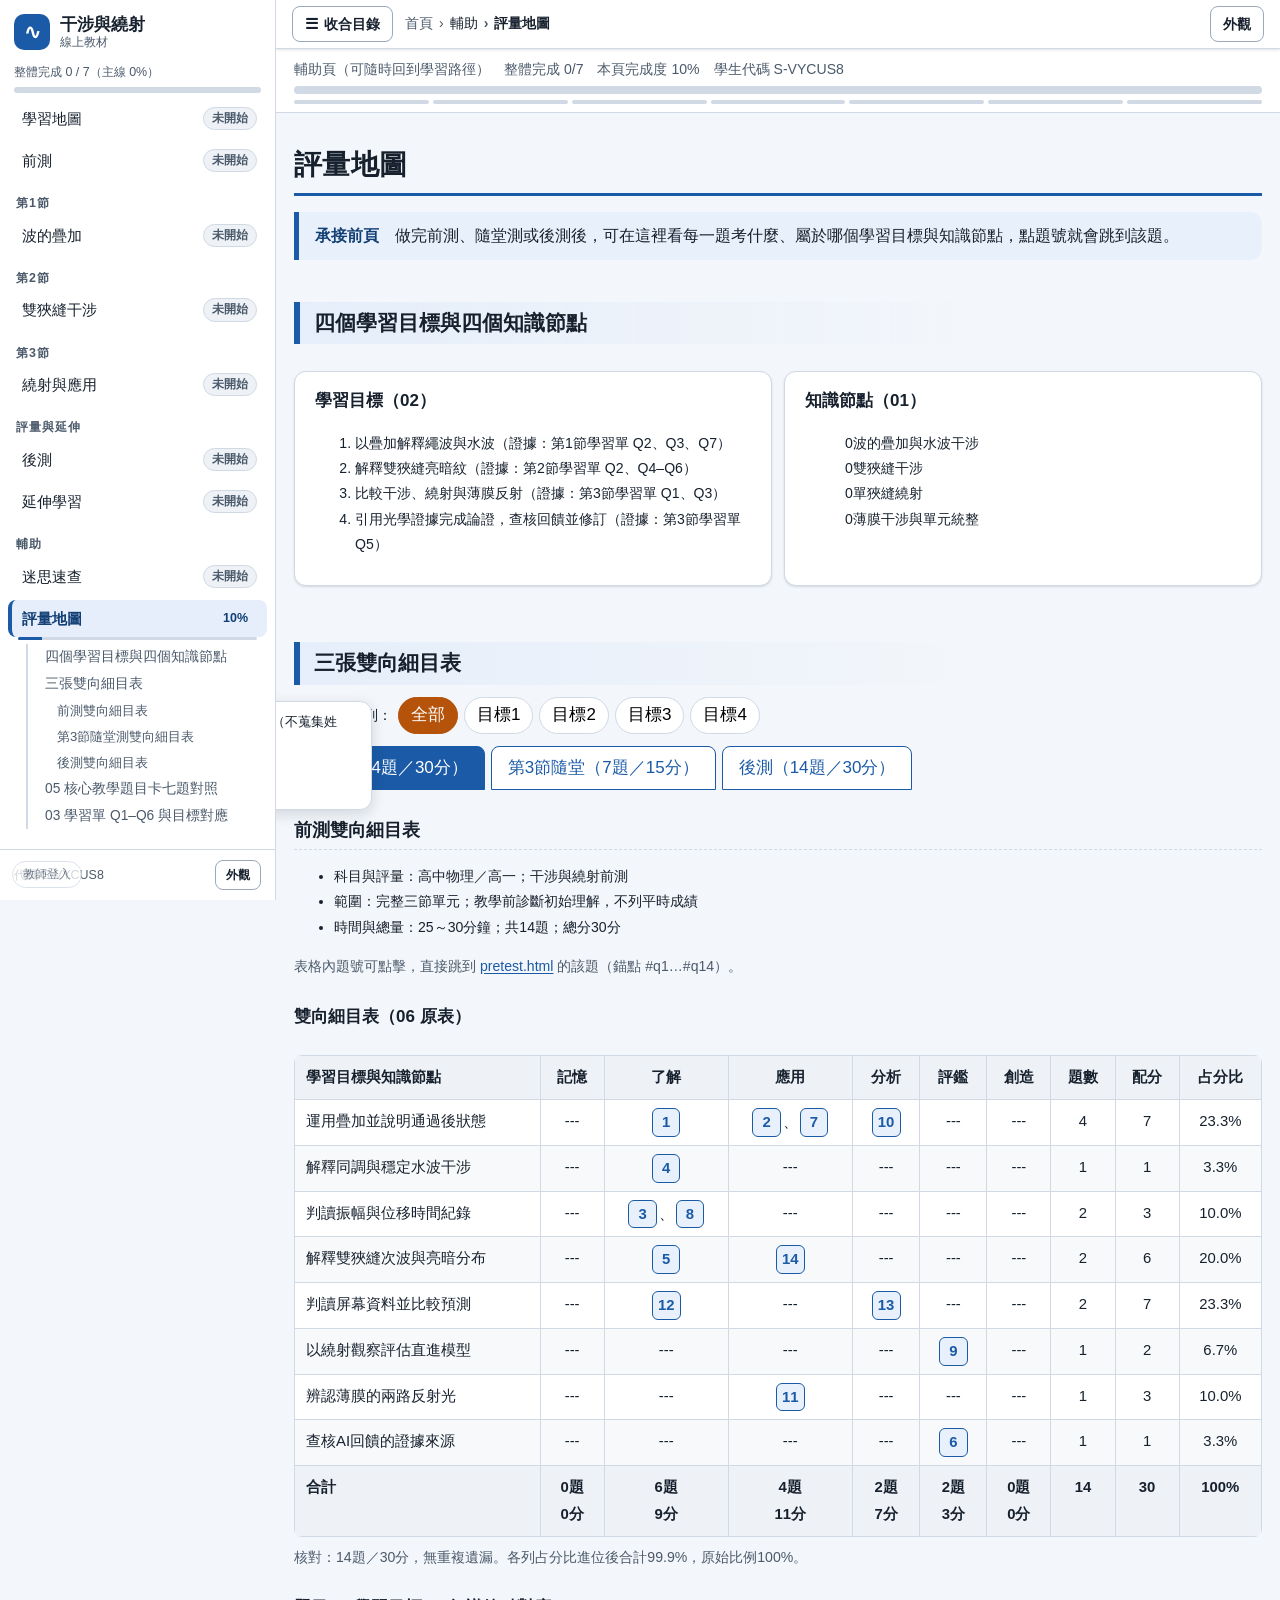
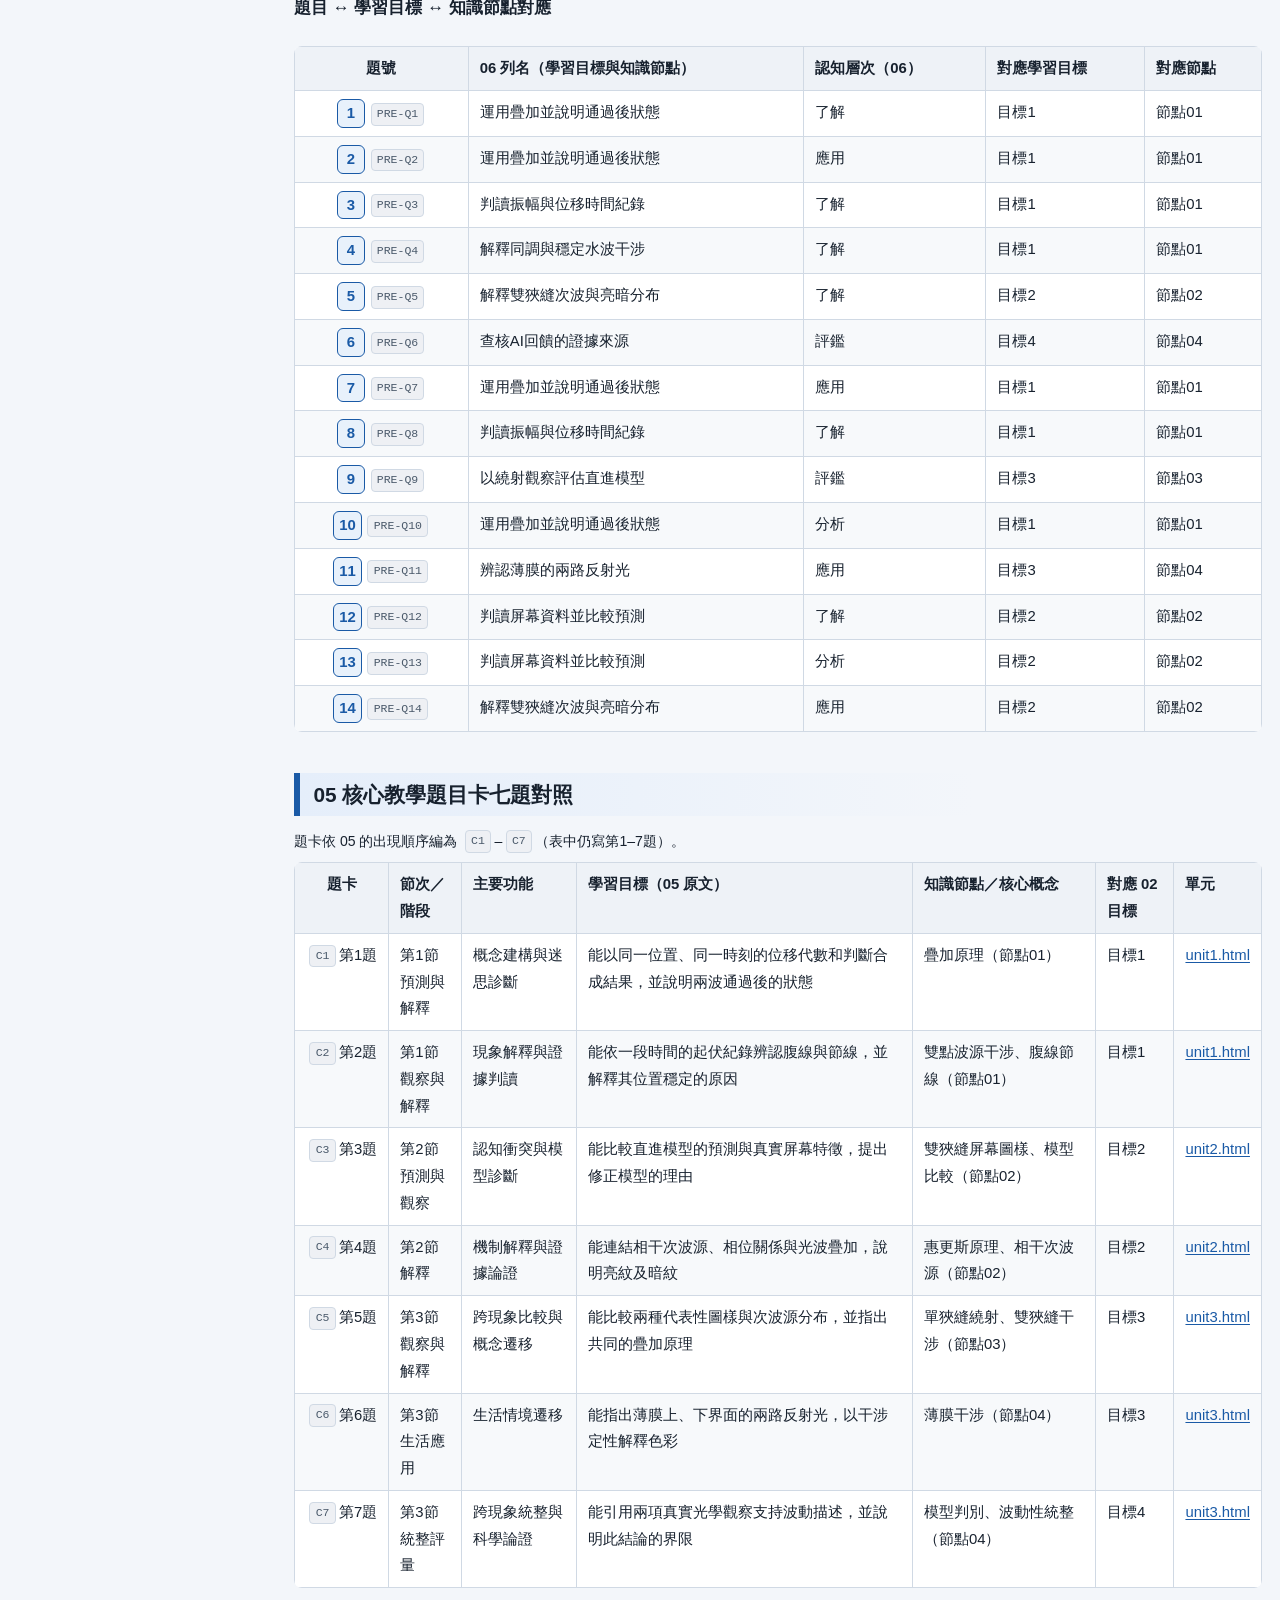
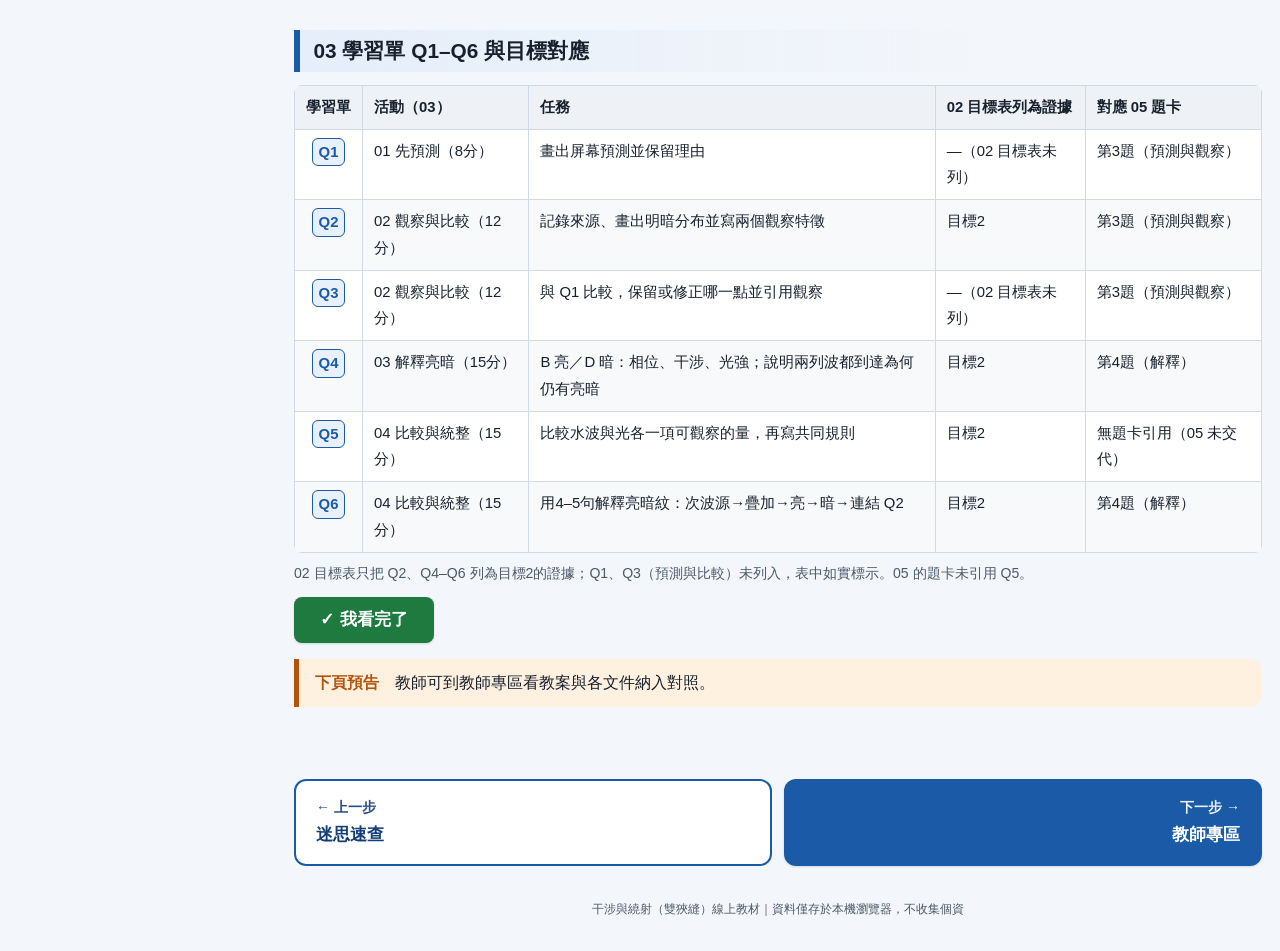
==== commit 8b803e51: "整合十份來源文件：學生／教師版分離、原文還原、迷思串接、教師後台 - 新增教師模式（通行碼）與學生端隱藏規則，學生看不到題目來源與整合者註記 - 第1–3節、前後測、迷思速查、延伸學習：還原有來源可比" ====
--- a/assessment.html
+++ b/assessment.html
@@ -35,26 +35,26 @@
 <ul class="small"><li>科目與評量：高中物理／高一；干涉與繞射前測</li><li>範圍：完整三節單元；教學前診斷初始理解，不列平時成績</li><li>時間與總量：25～30分鐘；共14題；總分30分</li></ul>
 <p class="small muted">表格內題號可點擊，直接跳到 <a href="pretest.html">pretest.html</a> 的該題（錨點 #q1…#q14）。</p>
 <h4>雙向細目表（06 原表）</h4><div class="tbl-wrap"><table class="tbl"><thead><tr><th>學習目標與知識節點</th><th class="num">記憶</th><th class="num">了解</th><th class="num">應用</th><th class="num">分析</th><th class="num">評鑑</th><th class="num">創造</th><th class="num">題數</th><th class="num">配分</th><th class="num">占分比</th></tr></thead><tbody><tr data-goal="G1"><td>運用疊加並說明通過後狀態</td><td class="num">---</td><td class="num"><a class="qn" href="pretest.html#q1" title="前往 pretest.html 第1題">1</a></td><td class="num"><a class="qn" href="pretest.html#q2" title="前往 pretest.html 第2題">2</a>、<a class="qn" href="pretest.html#q7" title="前往 pretest.html 第7題">7</a></td><td class="num"><a class="qn" href="pretest.html#q10" title="前往 pretest.html 第10題">10</a></td><td class="num">---</td><td class="num">---</td><td class="num">4</td><td class="num">7</td><td class="num">23.3%</td></tr><tr data-goal="G1"><td>解釋同調與穩定水波干涉</td><td class="num">---</td><td class="num"><a class="qn" href="pretest.html#q4" title="前往 pretest.html 第4題">4</a></td><td class="num">---</td><td class="num">---</td><td class="num">---</td><td class="num">---</td><td class="num">1</td><td class="num">1</td><td class="num">3.3%</td></tr><tr data-goal="G1"><td>判讀振幅與位移時間紀錄</td><td class="num">---</td><td class="num"><a class="qn" href="pretest.html#q3" title="前往 pretest.html 第3題">3</a>、<a class="qn" href="pretest.html#q8" title="前往 pretest.html 第8題">8</a></td><td class="num">---</td><td class="num">---</td><td class="num">---</td><td class="num">---</td><td class="num">2</td><td class="num">3</td><td class="num">10.0%</td></tr><tr data-goal="G2"><td>解釋雙狹縫次波與亮暗分布</td><td class="num">---</td><td class="num"><a class="qn" href="pretest.html#q5" title="前往 pretest.html 第5題">5</a></td><td class="num"><a class="qn" href="pretest.html#q14" title="前往 pretest.html 第14題">14</a></td><td class="num">---</td><td class="num">---</td><td class="num">---</td><td class="num">2</td><td class="num">6</td><td class="num">20.0%</td></tr><tr data-goal="G2"><td>判讀屏幕資料並比較預測</td><td class="num">---</td><td class="num"><a class="qn" href="pretest.html#q12" title="前往 pretest.html 第12題">12</a></td><td class="num">---</td><td class="num"><a class="qn" href="pretest.html#q13" title="前往 pretest.html 第13題">13</a></td><td class="num">---</td><td class="num">---</td><td class="num">2</td><td class="num">7</td><td class="num">23.3%</td></tr><tr data-goal="G3"><td>以繞射觀察評估直進模型</td><td class="num">---</td><td class="num">---</td><td class="num">---</td><td class="num">---</td><td class="num"><a class="qn" href="pretest.html#q9" title="前往 pretest.html 第9題">9</a></td><td class="num">---</td><td class="num">1</td><td class="num">2</td><td class="num">6.7%</td></tr><tr data-goal="G3"><td>辨認薄膜的兩路反射光</td><td class="num">---</td><td class="num">---</td><td class="num"><a class="qn" href="pretest.html#q11" title="前往 pretest.html 第11題">11</a></td><td class="num">---</td><td class="num">---</td><td class="num">---</td><td class="num">1</td><td class="num">3</td><td class="num">10.0%</td></tr><tr data-goal="G4"><td>查核AI回饋的證據來源</td><td class="num">---</td><td class="num">---</td><td class="num">---</td><td class="num">---</td><td class="num"><a class="qn" href="pretest.html#q6" title="前往 pretest.html 第6題">6</a></td><td class="num">---</td><td class="num">1</td><td class="num">1</td><td class="num">3.3%</td></tr><tr><th>合計</th><th class="num">0題<br>0分</th><th class="num">6題<br>9分</th><th class="num">4題<br>11分</th><th class="num">2題<br>7分</th><th class="num">2題<br>3分</th><th class="num">0題<br>0分</th><th class="num">14</th><th class="num">30</th><th class="num">100%</th></tr></tbody></table></div>
-<p class="small muted">核對（06）：14題／30分，無重複遺漏。各列占分比進位後合計 99.9%，原始比例 100%。層次依主要作答歷程分類，供教師覆核。</p>
+<p class="small muted">核對：14題／30分，無重複遺漏。各列占分比進位後合計99.9%，原始比例100%。</p>
 <h4>題目 ↔ 學習目標 ↔ 知識節點對應</h4><div class="tbl-wrap"><table class="tbl"><thead><tr><th class="num">題號</th><th>06 列名（學習目標與知識節點）</th><th>認知層次（06）</th><th>對應學習目標 <span class="badge-add"></span></th><th>對應節點 <span class="badge-add"></span></th></tr></thead><tbody><tr id="pre-1" data-goal="G1"><td class="num"><a class="qn" href="pretest.html#q1" title="前往 pretest.html 第1題">1</a></td><td>運用疊加並說明通過後狀態</td><td>了解</td><td>目標1</td><td>節點01</td></tr><tr id="pre-2" data-goal="G1"><td class="num"><a class="qn" href="pretest.html#q2" title="前往 pretest.html 第2題">2</a></td><td>運用疊加並說明通過後狀態</td><td>應用</td><td>目標1</td><td>節點01</td></tr><tr id="pre-3" data-goal="G1"><td class="num"><a class="qn" href="pretest.html#q3" title="前往 pretest.html 第3題">3</a></td><td>判讀振幅與位移時間紀錄</td><td>了解</td><td>目標1</td><td>節點01</td></tr><tr id="pre-4" data-goal="G1"><td class="num"><a class="qn" href="pretest.html#q4" title="前往 pretest.html 第4題">4</a></td><td>解釋同調與穩定水波干涉</td><td>了解</td><td>目標1</td><td>節點01</td></tr><tr id="pre-5" data-goal="G2"><td class="num"><a class="qn" href="pretest.html#q5" title="前往 pretest.html 第5題">5</a></td><td>解釋雙狹縫次波與亮暗分布</td><td>了解</td><td>目標2</td><td>節點02</td></tr><tr id="pre-6" data-goal="G4"><td class="num"><a class="qn" href="pretest.html#q6" title="前往 pretest.html 第6題">6</a></td><td>查核AI回饋的證據來源</td><td>評鑑</td><td>目標4</td><td>節點04</td></tr><tr id="pre-7" data-goal="G1"><td class="num"><a class="qn" href="pretest.html#q7" title="前往 pretest.html 第7題">7</a></td><td>運用疊加並說明通過後狀態</td><td>應用</td><td>目標1</td><td>節點01</td></tr><tr id="pre-8" data-goal="G1"><td class="num"><a class="qn" href="pretest.html#q8" title="前往 pretest.html 第8題">8</a></td><td>判讀振幅與位移時間紀錄</td><td>了解</td><td>目標1</td><td>節點01</td></tr><tr id="pre-9" data-goal="G3"><td class="num"><a class="qn" href="pretest.html#q9" title="前往 pretest.html 第9題">9</a></td><td>以繞射觀察評估直進模型</td><td>評鑑</td><td>目標3</td><td>節點03</td></tr><tr id="pre-10" data-goal="G1"><td class="num"><a class="qn" href="pretest.html#q10" title="前往 pretest.html 第10題">10</a></td><td>運用疊加並說明通過後狀態</td><td>分析</td><td>目標1</td><td>節點01</td></tr><tr id="pre-11" data-goal="G3"><td class="num"><a class="qn" href="pretest.html#q11" title="前往 pretest.html 第11題">11</a></td><td>辨認薄膜的兩路反射光</td><td>應用</td><td>目標3</td><td>節點04</td></tr><tr id="pre-12" data-goal="G2"><td class="num"><a class="qn" href="pretest.html#q12" title="前往 pretest.html 第12題">12</a></td><td>判讀屏幕資料並比較預測</td><td>了解</td><td>目標2</td><td>節點02</td></tr><tr id="pre-13" data-goal="G2"><td class="num"><a class="qn" href="pretest.html#q13" title="前往 pretest.html 第13題">13</a></td><td>判讀屏幕資料並比較預測</td><td>分析</td><td>目標2</td><td>節點02</td></tr><tr id="pre-14" data-goal="G2"><td class="num"><a class="qn" href="pretest.html#q14" title="前往 pretest.html 第14題">14</a></td><td>解釋雙狹縫次波與亮暗分布</td><td>應用</td><td>目標2</td><td>節點02</td></tr></tbody></table></div></section><section class="panel" id="p-unit"><h3>第3節隨堂測雙向細目表</h3>
 <ul class="small"><li>科目與評量：高中物理／高一；干涉與繞射隨堂測驗第3節</li><li>範圍：第3節光的繞射與生活應用；該節課後施測</li><li>時間與總量：10～12分鐘；共7題；總分15分</li></ul>
 <p class="small muted">表格內題號可點擊，直接跳到 <a href="unit3.html">unit3.html</a> 的該題（錨點 #q1…#q7）。</p>
 <h4>雙向細目表（06 原表）</h4><div class="tbl-wrap"><table class="tbl"><thead><tr><th>學習目標與知識節點</th><th class="num">記憶</th><th class="num">了解</th><th class="num">應用</th><th class="num">分析</th><th class="num">評鑑</th><th class="num">創造</th><th class="num">題數</th><th class="num">配分</th><th class="num">占分比</th></tr></thead><tbody><tr data-goal="G3"><td>指出單狹縫圖樣特徵</td><td class="num"><a class="qn" href="unit3.html#q1" title="前往 unit3.html 第1題">1</a></td><td class="num">---</td><td class="num">---</td><td class="num">---</td><td class="num">---</td><td class="num">---</td><td class="num">1</td><td class="num">1</td><td class="num">6.7%</td></tr><tr data-goal="G3"><td>區分兩種狹縫的次波源分布</td><td class="num">---</td><td class="num"><a class="qn" href="unit3.html#q2" title="前往 unit3.html 第2題">2</a></td><td class="num">---</td><td class="num">---</td><td class="num">---</td><td class="num">---</td><td class="num">1</td><td class="num">1</td><td class="num">6.7%</td></tr><tr data-goal="G3"><td>說明透明薄膜色彩的成因</td><td class="num">---</td><td class="num"><a class="qn" href="unit3.html#q3" title="前往 unit3.html 第3題">3</a></td><td class="num">---</td><td class="num">---</td><td class="num">---</td><td class="num">---</td><td class="num">1</td><td class="num">1</td><td class="num">6.7%</td></tr><tr data-goal="G3"><td>辨識單雙狹縫亮度曲線</td><td class="num">---</td><td class="num"><a class="qn" href="unit3.html#q4" title="前往 unit3.html 第4題">4</a></td><td class="num">---</td><td class="num">---</td><td class="num">---</td><td class="num">---</td><td class="num">1</td><td class="num">2</td><td class="num">13.3%</td></tr><tr data-goal="G3"><td>評估直進模型的解釋限制</td><td class="num">---</td><td class="num">---</td><td class="num">---</td><td class="num">---</td><td class="num"><a class="qn" href="unit3.html#q5" title="前往 unit3.html 第5題">5</a></td><td class="num">---</td><td class="num">1</td><td class="num">4</td><td class="num">26.7%</td></tr><tr data-goal="G3"><td>以反射光相位判斷波長強弱</td><td class="num">---</td><td class="num">---</td><td class="num"><a class="qn" href="unit3.html#q6" title="前往 unit3.html 第6題">6</a></td><td class="num">---</td><td class="num">---</td><td class="num">---</td><td class="num">1</td><td class="num">3</td><td class="num">20.0%</td></tr><tr data-goal="G3"><td>評析只用折射解釋色彩的不足</td><td class="num">---</td><td class="num">---</td><td class="num">---</td><td class="num">---</td><td class="num"><a class="qn" href="unit3.html#q7" title="前往 unit3.html 第7題">7</a></td><td class="num">---</td><td class="num">1</td><td class="num">3</td><td class="num">20.0%</td></tr><tr><th>合計</th><th class="num">1題<br>1分</th><th class="num">3題<br>4分</th><th class="num">1題<br>3分</th><th class="num">0題<br>0分</th><th class="num">2題<br>7分</th><th class="num">0題<br>0分</th><th class="num">7</th><th class="num">15</th><th class="num">100%</th></tr></tbody></table></div>
-<p class="small muted">06 註記：本節 7 題／15 分；各列占分比進位後合計 100.1%，原始比例 100%。</p>
+<p class="small muted">本節7題／15分；三節共21題／45分。各列占分比進位後合計100.1%，原始比例100%。</p>
 <h4>題目 ↔ 學習目標 ↔ 知識節點對應</h4><div class="tbl-wrap"><table class="tbl"><thead><tr><th class="num">題號</th><th>06 列名（學習目標與知識節點）</th><th>認知層次（06）</th><th>對應學習目標 <span class="badge-add"></span></th><th>對應節點 <span class="badge-add"></span></th></tr></thead><tbody><tr id="unit-1" data-goal="G3"><td class="num"><a class="qn" href="unit3.html#q1" title="前往 unit3.html 第1題">1</a></td><td>指出單狹縫圖樣特徵</td><td>記憶</td><td>目標3</td><td>節點03</td></tr><tr id="unit-2" data-goal="G3"><td class="num"><a class="qn" href="unit3.html#q2" title="前往 unit3.html 第2題">2</a></td><td>區分兩種狹縫的次波源分布</td><td>了解</td><td>目標3</td><td>節點02、節點03</td></tr><tr id="unit-3" data-goal="G3"><td class="num"><a class="qn" href="unit3.html#q3" title="前往 unit3.html 第3題">3</a></td><td>說明透明薄膜色彩的成因</td><td>了解</td><td>目標3</td><td>節點04</td></tr><tr id="unit-4" data-goal="G3"><td class="num"><a class="qn" href="unit3.html#q4" title="前往 unit3.html 第4題">4</a></td><td>辨識單雙狹縫亮度曲線</td><td>了解</td><td>目標3</td><td>節點02、節點03</td></tr><tr id="unit-5" data-goal="G3"><td class="num"><a class="qn" href="unit3.html#q5" title="前往 unit3.html 第5題">5</a></td><td>評估直進模型的解釋限制</td><td>評鑑</td><td>目標3</td><td>節點03</td></tr><tr id="unit-6" data-goal="G3"><td class="num"><a class="qn" href="unit3.html#q6" title="前往 unit3.html 第6題">6</a></td><td>以反射光相位判斷波長強弱</td><td>應用</td><td>目標3</td><td>節點04</td></tr><tr id="unit-7" data-goal="G3"><td class="num"><a class="qn" href="unit3.html#q7" title="前往 unit3.html 第7題">7</a></td><td>評析只用折射解釋色彩的不足</td><td>評鑑</td><td>目標3</td><td>節點04</td></tr></tbody></table></div></section><section class="panel" id="p-post"><h3>後測雙向細目表</h3>
 <ul class="small"><li>科目與評量：高中物理／高一；干涉與繞射後測</li><li>範圍：完整三節單元；完成三節課教學後施測</li><li>時間與總量：25～30分鐘；共14題；總分30分</li></ul>
 <p class="small muted">表格內題號可點擊，直接跳到 <a href="posttest.html">posttest.html</a> 的該題（錨點 #q1…#q14）。</p>
 <h4>雙向細目表（06 原表）</h4><div class="tbl-wrap"><table class="tbl"><thead><tr><th>學習目標與知識節點</th><th class="num">記憶</th><th class="num">了解</th><th class="num">應用</th><th class="num">分析</th><th class="num">評鑑</th><th class="num">創造</th><th class="num">題數</th><th class="num">配分</th><th class="num">占分比</th></tr></thead><tbody><tr data-goal="G1"><td>運用疊加並說明通過後狀態</td><td class="num">---</td><td class="num"><a class="qn" href="posttest.html#q1" title="前往 posttest.html 第1題">1</a></td><td class="num"><a class="qn" href="posttest.html#q2" title="前往 posttest.html 第2題">2</a>、<a class="qn" href="posttest.html#q7" title="前往 posttest.html 第7題">7</a></td><td class="num"><a class="qn" href="posttest.html#q10" title="前往 posttest.html 第10題">10</a></td><td class="num">---</td><td class="num">---</td><td class="num">4</td><td class="num">7</td><td class="num">23.3%</td></tr><tr data-goal="G1"><td>判讀同調條件與水波干涉</td><td class="num">---</td><td class="num"><a class="qn" href="posttest.html#q4" title="前往 posttest.html 第4題">4</a></td><td class="num"><a class="qn" href="posttest.html#q8" title="前往 posttest.html 第8題">8</a></td><td class="num">---</td><td class="num">---</td><td class="num">---</td><td class="num">2</td><td class="num">3</td><td class="num">10.0%</td></tr><tr data-goal="G2"><td>說明雙狹縫相干次波源</td><td class="num">---</td><td class="num"><a class="qn" href="posttest.html#q5" title="前往 posttest.html 第5題">5</a></td><td class="num">---</td><td class="num">---</td><td class="num">---</td><td class="num">---</td><td class="num">1</td><td class="num">1</td><td class="num">3.3%</td></tr><tr data-goal="G1"><td>區分瞬時位移與振幅</td><td class="num">---</td><td class="num"><a class="qn" href="posttest.html#q3" title="前往 posttest.html 第3題">3</a></td><td class="num">---</td><td class="num">---</td><td class="num">---</td><td class="num">---</td><td class="num">1</td><td class="num">1</td><td class="num">3.3%</td></tr><tr data-goal="G3"><td>比較單雙縫圖樣與次波源分布</td><td class="num">---</td><td class="num"><a class="qn" href="posttest.html#q9" title="前往 posttest.html 第9題">9</a>、<a class="qn" href="posttest.html#q12" title="前往 posttest.html 第12題">12</a></td><td class="num">---</td><td class="num"><a class="qn" href="posttest.html#q13" title="前往 posttest.html 第13題">13</a></td><td class="num">---</td><td class="num">---</td><td class="num">3</td><td class="num">9</td><td class="num">30.0%</td></tr><tr data-goal="G3"><td>解釋薄膜反射光與色彩</td><td class="num">---</td><td class="num">---</td><td class="num"><a class="qn" href="posttest.html#q11" title="前往 posttest.html 第11題">11</a></td><td class="num">---</td><td class="num">---</td><td class="num">---</td><td class="num">1</td><td class="num">3</td><td class="num">10.0%</td></tr><tr data-goal="G4"><td>評析波動證據與模型界限</td><td class="num">---</td><td class="num">---</td><td class="num">---</td><td class="num">---</td><td class="num"><a class="qn" href="posttest.html#q14" title="前往 posttest.html 第14題">14</a></td><td class="num">---</td><td class="num">1</td><td class="num">5</td><td class="num">16.7%</td></tr><tr data-goal="G4"><td>查核AI回饋的證據來源</td><td class="num">---</td><td class="num">---</td><td class="num">---</td><td class="num">---</td><td class="num"><a class="qn" href="posttest.html#q6" title="前往 posttest.html 第6題">6</a></td><td class="num">---</td><td class="num">1</td><td class="num">1</td><td class="num">3.3%</td></tr><tr><th>合計</th><th class="num">0題<br>0分</th><th class="num">6題<br>9分</th><th class="num">4題<br>8分</th><th class="num">2題<br>7分</th><th class="num">2題<br>6分</th><th class="num">0題<br>0分</th><th class="num">14</th><th class="num">30</th><th class="num">100%</th></tr></tbody></table></div>
-<p class="small muted">核對（06）：14題／30分，無重複遺漏。各列占分比進位後合計 99.9%，原始比例 100%。</p>
+<p class="small muted">核對：14題／30分，無重複遺漏。各列占分比進位後合計99.9%，原始比例100%。</p>
 <h4>題目 ↔ 學習目標 ↔ 知識節點對應</h4><div class="tbl-wrap"><table class="tbl"><thead><tr><th class="num">題號</th><th>06 列名（學習目標與知識節點）</th><th>認知層次（06）</th><th>對應學習目標 <span class="badge-add"></span></th><th>對應節點 <span class="badge-add"></span></th></tr></thead><tbody><tr id="post-1" data-goal="G1"><td class="num"><a class="qn" href="posttest.html#q1" title="前往 posttest.html 第1題">1</a></td><td>運用疊加並說明通過後狀態</td><td>了解</td><td>目標1</td><td>節點01</td></tr><tr id="post-2" data-goal="G1"><td class="num"><a class="qn" href="posttest.html#q2" title="前往 posttest.html 第2題">2</a></td><td>運用疊加並說明通過後狀態</td><td>應用</td><td>目標1</td><td>節點01</td></tr><tr id="post-3" data-goal="G1"><td class="num"><a class="qn" href="posttest.html#q3" title="前往 posttest.html 第3題">3</a></td><td>區分瞬時位移與振幅</td><td>了解</td><td>目標1</td><td>節點01</td></tr><tr id="post-4" data-goal="G1"><td class="num"><a class="qn" href="posttest.html#q4" title="前往 posttest.html 第4題">4</a></td><td>判讀同調條件與水波干涉</td><td>了解</td><td>目標1</td><td>節點01</td></tr><tr id="post-5" data-goal="G2"><td class="num"><a class="qn" href="posttest.html#q5" title="前往 posttest.html 第5題">5</a></td><td>說明雙狹縫相干次波源</td><td>了解</td><td>目標2</td><td>節點02</td></tr><tr id="post-6" data-goal="G4"><td class="num"><a class="qn" href="posttest.html#q6" title="前往 posttest.html 第6題">6</a></td><td>查核AI回饋的證據來源</td><td>評鑑</td><td>目標4</td><td>節點04</td></tr><tr id="post-7" data-goal="G1"><td class="num"><a class="qn" href="posttest.html#q7" title="前往 posttest.html 第7題">7</a></td><td>運用疊加並說明通過後狀態</td><td>應用</td><td>目標1</td><td>節點01</td></tr><tr id="post-8" data-goal="G1"><td class="num"><a class="qn" href="posttest.html#q8" title="前往 posttest.html 第8題">8</a></td><td>判讀同調條件與水波干涉</td><td>應用</td><td>目標1</td><td>節點01</td></tr><tr id="post-9" data-goal="G3"><td class="num"><a class="qn" href="posttest.html#q9" title="前往 posttest.html 第9題">9</a></td><td>比較單雙縫圖樣與次波源分布</td><td>了解</td><td>目標3</td><td>節點02、節點03</td></tr><tr id="post-10" data-goal="G1"><td class="num"><a class="qn" href="posttest.html#q10" title="前往 posttest.html 第10題">10</a></td><td>運用疊加並說明通過後狀態</td><td>分析</td><td>目標1</td><td>節點01</td></tr><tr id="post-11" data-goal="G3"><td class="num"><a class="qn" href="posttest.html#q11" title="前往 posttest.html 第11題">11</a></td><td>解釋薄膜反射光與色彩</td><td>應用</td><td>目標3</td><td>節點04</td></tr><tr id="post-12" data-goal="G3"><td class="num"><a class="qn" href="posttest.html#q12" title="前往 posttest.html 第12題">12</a></td><td>比較單雙縫圖樣與次波源分布</td><td>了解</td><td>目標3</td><td>節點02、節點03</td></tr><tr id="post-13" data-goal="G3"><td class="num"><a class="qn" href="posttest.html#q13" title="前往 posttest.html 第13題">13</a></td><td>比較單雙縫圖樣與次波源分布</td><td>分析</td><td>目標3</td><td>節點02、節點03</td></tr><tr id="post-14" data-goal="G4"><td class="num"><a class="qn" href="posttest.html#q14" title="前往 posttest.html 第14題">14</a></td><td>評析波動證據與模型界限</td><td>評鑑</td><td>目標4</td><td>節點04</td></tr></tbody></table></div></section>
-  <div class="add-block"><span class="badge-add"></span>06 的註記寫「三節共 21 題／45 分」，但實際提供的三張表合計 14＋7＋14＝35 題、30＋15＋30＝75 分。21 題／45 分剛好等於前測加隨堂（14＋7、30＋15），原文未說明；本站依三張表呈現，不另造數字，請教師確認。</div>
+  <div class="editor-note">06 隨堂測驗細目表下方的註記寫「三節共21題／45分」（已於上方第3節隨堂分頁照原文保留），但 06 實際提供的三張表合計為 前測14＋隨堂7＋後測14＝35題、30＋15＋30＝75分。21題／45分剛好等於前測加隨堂（14＋7、30＋15），原文未說明；本站依三張表呈現，不另造數字，請教師確認。</div>
 
   <h2>05 核心教學題目卡七題對照</h2>
-  <p class="small">05 的題卡沒有題號，這裡沿用依出現順序暫編的第1–7題（<span class="badge-add"></span>）。</p>
-  <div class="tbl-wrap"><table class="tbl"><thead><tr><th class="num">題卡</th><th>節次／階段</th><th>主要功能</th><th>學習目標（05 原文）</th><th>知識節點／核心概念</th><th>對應 02 目標 <span class="badge-add"></span></th><th>單元</th></tr></thead><tbody><tr data-goal="G1"><td class="num">第1題</td><td>第1節<br>預測與解釋</td><td>概念建構與迷思診斷</td><td>能以同一位置、同一時刻的位移代數和判斷合成結果，並說明兩波通過後的狀態</td><td>疊加原理（節點01）</td><td>目標1</td><td><a href="unit1.html">unit1.html</a></td></tr><tr data-goal="G1"><td class="num">第2題</td><td>第1節<br>觀察與解釋</td><td>現象解釋與證據判讀</td><td>能依一段時間的起伏紀錄辨認腹線與節線，並解釋其位置穩定的原因</td><td>雙點波源干涉、腹線節線（節點01）</td><td>目標1</td><td><a href="unit1.html">unit1.html</a></td></tr><tr data-goal="G2"><td class="num">第3題</td><td>第2節<br>預測與觀察</td><td>認知衝突與模型診斷</td><td>能比較直進模型的預測與真實屏幕特徵，提出修正模型的理由</td><td>雙狹縫屏幕圖樣、模型比較（節點02）</td><td>目標2</td><td><a href="unit2.html">unit2.html</a></td></tr><tr data-goal="G2"><td class="num">第4題</td><td>第2節<br>解釋</td><td>機制解釋與證據論證</td><td>能連結相干次波源、相位關係與光波疊加，說明亮紋及暗紋</td><td>惠更斯原理、相干次波源（節點02）</td><td>目標2</td><td><a href="unit2.html">unit2.html</a></td></tr><tr data-goal="G3"><td class="num">第5題</td><td>第3節<br>觀察與解釋</td><td>跨現象比較與概念遷移</td><td>能比較兩種代表性圖樣與次波源分布，並指出共同的疊加原理</td><td>單狹縫繞射、雙狹縫干涉（節點03）</td><td>目標3</td><td><a href="unit3.html">unit3.html</a></td></tr><tr data-goal="G3"><td class="num">第6題</td><td>第3節<br>生活應用</td><td>生活情境遷移</td><td>能指出薄膜上、下界面的兩路反射光，以干涉定性解釋色彩</td><td>薄膜干涉（節點04）</td><td>目標3</td><td><a href="unit3.html">unit3.html</a></td></tr><tr data-goal="G4"><td class="num">第7題</td><td>第3節<br>統整評量</td><td>跨現象統整與科學論證</td><td>能引用兩項真實光學觀察支持波動描述，並說明此結論的界限</td><td>模型判別、波動性統整（節點04）</td><td>目標4</td><td><a href="unit3.html">unit3.html</a></td></tr></tbody></table></div>
+  <p class="small">題卡依 05 的出現順序編為 <span class="id-chip">C1</span>–<span class="id-chip">C7</span>（表中仍寫第1–7題）。<span class="t-only">05 的題卡沒有題號，這裡沿用依出現順序暫編的第1–7題（<span class="badge-add"></span>）。</span></p>
+  <div class="tbl-wrap"><table class="tbl"><thead><tr><th class="num">題卡</th><th>節次／階段</th><th>主要功能</th><th>學習目標（05 原文）</th><th>知識節點／核心概念</th><th>對應 02 目標 <span class="badge-add"></span></th><th>單元</th></tr></thead><tbody><tr data-goal="G1"><td class="num"><span class="id-chip">C1</span>第1題</td><td>第1節<br>預測與解釋</td><td>概念建構與迷思診斷</td><td>能以同一位置、同一時刻的位移代數和判斷合成結果，並說明兩波通過後的狀態</td><td>疊加原理（節點01）</td><td>目標1</td><td><a href="unit1.html">unit1.html</a></td></tr><tr data-goal="G1"><td class="num"><span class="id-chip">C2</span>第2題</td><td>第1節<br>觀察與解釋</td><td>現象解釋與證據判讀</td><td>能依一段時間的起伏紀錄辨認腹線與節線，並解釋其位置穩定的原因</td><td>雙點波源干涉、腹線節線（節點01）</td><td>目標1</td><td><a href="unit1.html">unit1.html</a></td></tr><tr data-goal="G2"><td class="num"><span class="id-chip">C3</span>第3題</td><td>第2節<br>預測與觀察</td><td>認知衝突與模型診斷</td><td>能比較直進模型的預測與真實屏幕特徵，提出修正模型的理由</td><td>雙狹縫屏幕圖樣、模型比較（節點02）</td><td>目標2</td><td><a href="unit2.html">unit2.html</a></td></tr><tr data-goal="G2"><td class="num"><span class="id-chip">C4</span>第4題</td><td>第2節<br>解釋</td><td>機制解釋與證據論證</td><td>能連結相干次波源、相位關係與光波疊加，說明亮紋及暗紋</td><td>惠更斯原理、相干次波源（節點02）</td><td>目標2</td><td><a href="unit2.html">unit2.html</a></td></tr><tr data-goal="G3"><td class="num"><span class="id-chip">C5</span>第5題</td><td>第3節<br>觀察與解釋</td><td>跨現象比較與概念遷移</td><td>能比較兩種代表性圖樣與次波源分布，並指出共同的疊加原理</td><td>單狹縫繞射、雙狹縫干涉（節點03）</td><td>目標3</td><td><a href="unit3.html">unit3.html</a></td></tr><tr data-goal="G3"><td class="num"><span class="id-chip">C6</span>第6題</td><td>第3節<br>生活應用</td><td>生活情境遷移</td><td>能指出薄膜上、下界面的兩路反射光，以干涉定性解釋色彩</td><td>薄膜干涉（節點04）</td><td>目標3</td><td><a href="unit3.html">unit3.html</a></td></tr><tr data-goal="G4"><td class="num"><span class="id-chip">C7</span>第7題</td><td>第3節<br>統整評量</td><td>跨現象統整與科學論證</td><td>能引用兩項真實光學觀察支持波動描述，並說明此結論的界限</td><td>模型判別、波動性統整（節點04）</td><td>目標4</td><td><a href="unit3.html">unit3.html</a></td></tr></tbody></table></div>
 
   <h2>03 學習單 Q1–Q6 與目標對應</h2>
-  <p class="small">03 說明這份學習單屬「第2節」（03 內文寫「第3節」之處，本站統一為第2節）。</p>
+  <div class="editor-note">03 說明這份學習單屬「第2節」；03 內文有寫「第3節」之處，本站以第2節呈現（節次矛盾，請教師確認）。</div>
   <div class="tbl-wrap"><table class="tbl"><thead><tr><th class="num">學習單</th><th>活動（03）</th><th>任務</th><th>02 目標表列為證據</th><th>對應 05 題卡</th></tr></thead><tbody><tr data-goal="G2"><td class="num"><a class="qn" href="unit2.html">Q1</a></td><td>01 先預測（8分）</td><td>畫出屏幕預測並保留理由</td><td>—（02 目標表未列）</td><td>第3題（預測與觀察）</td></tr><tr data-goal="G2"><td class="num"><a class="qn" href="unit2.html">Q2</a></td><td>02 觀察與比較（12分）</td><td>記錄來源、畫出明暗分布並寫兩個觀察特徵</td><td>目標2</td><td>第3題（預測與觀察）</td></tr><tr data-goal="G2"><td class="num"><a class="qn" href="unit2.html">Q3</a></td><td>02 觀察與比較（12分）</td><td>與 Q1 比較，保留或修正哪一點並引用觀察</td><td>—（02 目標表未列）</td><td>第3題（預測與觀察）</td></tr><tr data-goal="G2"><td class="num"><a class="qn" href="unit2.html">Q4</a></td><td>03 解釋亮暗（15分）</td><td>B 亮／D 暗：相位、干涉、光強；說明兩列波都到達為何仍有亮暗</td><td>目標2</td><td>第4題（解釋）</td></tr><tr data-goal="G2"><td class="num"><a class="qn" href="unit2.html">Q5</a></td><td>04 比較與統整（15分）</td><td>比較水波與光各一項可觀察的量，再寫共同規則</td><td>目標2</td><td>無題卡引用（05 未交代）</td></tr><tr data-goal="G2"><td class="num"><a class="qn" href="unit2.html">Q6</a></td><td>04 比較與統整（15分）</td><td>用4–5句解釋亮暗紋：次波源→疊加→亮→暗→連結 Q2</td><td>目標2</td><td>第4題（解釋）</td></tr></tbody></table></div>
   <p class="small muted">02 目標表只把 Q2、Q4–Q6 列為目標2的證據；Q1、Q3（預測與比較）未列入，表中如實標示。05 的題卡未引用 Q5。</p>
 
--- a/assets/css/site.css
+++ b/assets/css/site.css
@@ -563,3 +563,34 @@
 :root[data-theme="dark"] body .poe .lock-msg{background:#352c0f;border:1px dashed #675832}
 :root[data-theme="dark"] body .poe textarea:disabled,:root[data-theme="dark"] body .poe input:disabled{background:#1d2125}
 /* AUTO-DARK END */
+
+
+/* ========== 6. 學生版／教師版顯示分離（教師模式由 site.js 加上 html.teacher-mode） ========== */
+/* 學生端預設隱藏：整合者註記、題目來源、原文件缺口、編者註、教師專用內容 */
+html:not(.teacher-mode) .t-only,
+html:not(.teacher-mode) .badge-add,
+html:not(.teacher-mode) .badge-draft,
+html:not(.teacher-mode) .add-block,
+html:not(.teacher-mode) .missing,
+html:not(.teacher-mode) .editor-note,
+html:not(.teacher-mode) .quiz-item .src{display:none !important}
+/* 教師模式下的標示 */
+.badge-draft{display:inline-block;background:#fff3cd;color:#664d03;border:1px solid #e0c36a;border-radius:999px;padding:0 .65em;font-size:var(--fs-xs);font-weight:700;vertical-align:middle;margin:0 .25em;line-height:1.7}
+.badge-draft::before{content:"草擬待教師確認"}
+.editor-note{background:#eef3ff;border:1px solid #9db4f0;border-left:6px solid #3d63d6;border-radius:0 var(--r) var(--r) 0;padding:8px 14px;margin:12px 0;font-size:.93rem}
+.editor-note::before{content:"編者註　";font-weight:800;color:#2a479c}
+.id-chip{display:inline-block;font-family:var(--mono);font-size:.72rem;background:var(--c-tag);color:var(--c-muted);border:1px solid var(--c-line);border-radius:4px;padding:0 .45em;margin:0 .3em;vertical-align:middle}
+/* 教師登入按鈕與對話框、教師專用頁閘門 */
+.tm-btn{position:fixed;left:12px;bottom:12px;z-index:60;font-size:.78rem;padding:4px 10px;border-radius:999px;border:1px solid var(--c-line);background:var(--c-surface);color:var(--c-muted);cursor:pointer;opacity:.75}
+.tm-btn:hover,.tm-btn:focus-visible{opacity:1}
+html.teacher-mode .tm-btn{background:var(--c-primary);color:#fff;border-color:var(--c-primary);opacity:1}
+.tm-dialog{border:1px solid var(--c-line);border-radius:var(--r);padding:18px 22px;background:var(--c-surface);color:var(--c-text)}
+.tm-dialog::backdrop{background:rgba(0,0,0,.4)}
+.tm-dialog input{margin-top:4px;padding:6px 8px;min-width:220px}
+.tm-msg{color:var(--c-danger-strong);min-height:1.4em}
+.t-gate{max-width:560px;margin:80px auto;padding:0 16px;text-align:center}
+@media print{.tm-btn{display:none}}
+
+/* 迷思連結（各頁共用） */
+a.mlink{display:inline-block;font-size:.82em;font-weight:700;color:var(--c-primary-d);background:var(--c-primary-soft);border:1px solid var(--c-line);border-radius:999px;padding:0 .6em;margin:0 .2em;text-decoration:none;white-space:nowrap}
+a.mlink:hover,a.mlink:focus-visible{text-decoration:underline}
--- a/assets/css/page-assessment.css
+++ b/assets/css/page-assessment.css
@@ -10,3 +10,4 @@
 .gbar button{font:inherit;border:1px solid var(--c-line);background:#fff;border-radius:999px;padding:2px 12px;cursor:pointer}
 .gbar button[aria-pressed="true"]{background:var(--c-accent);color:#fff;border-color:var(--c-accent)}
 tr.hl td{background:#fff4e8}
+td .id-chip{white-space:nowrap}
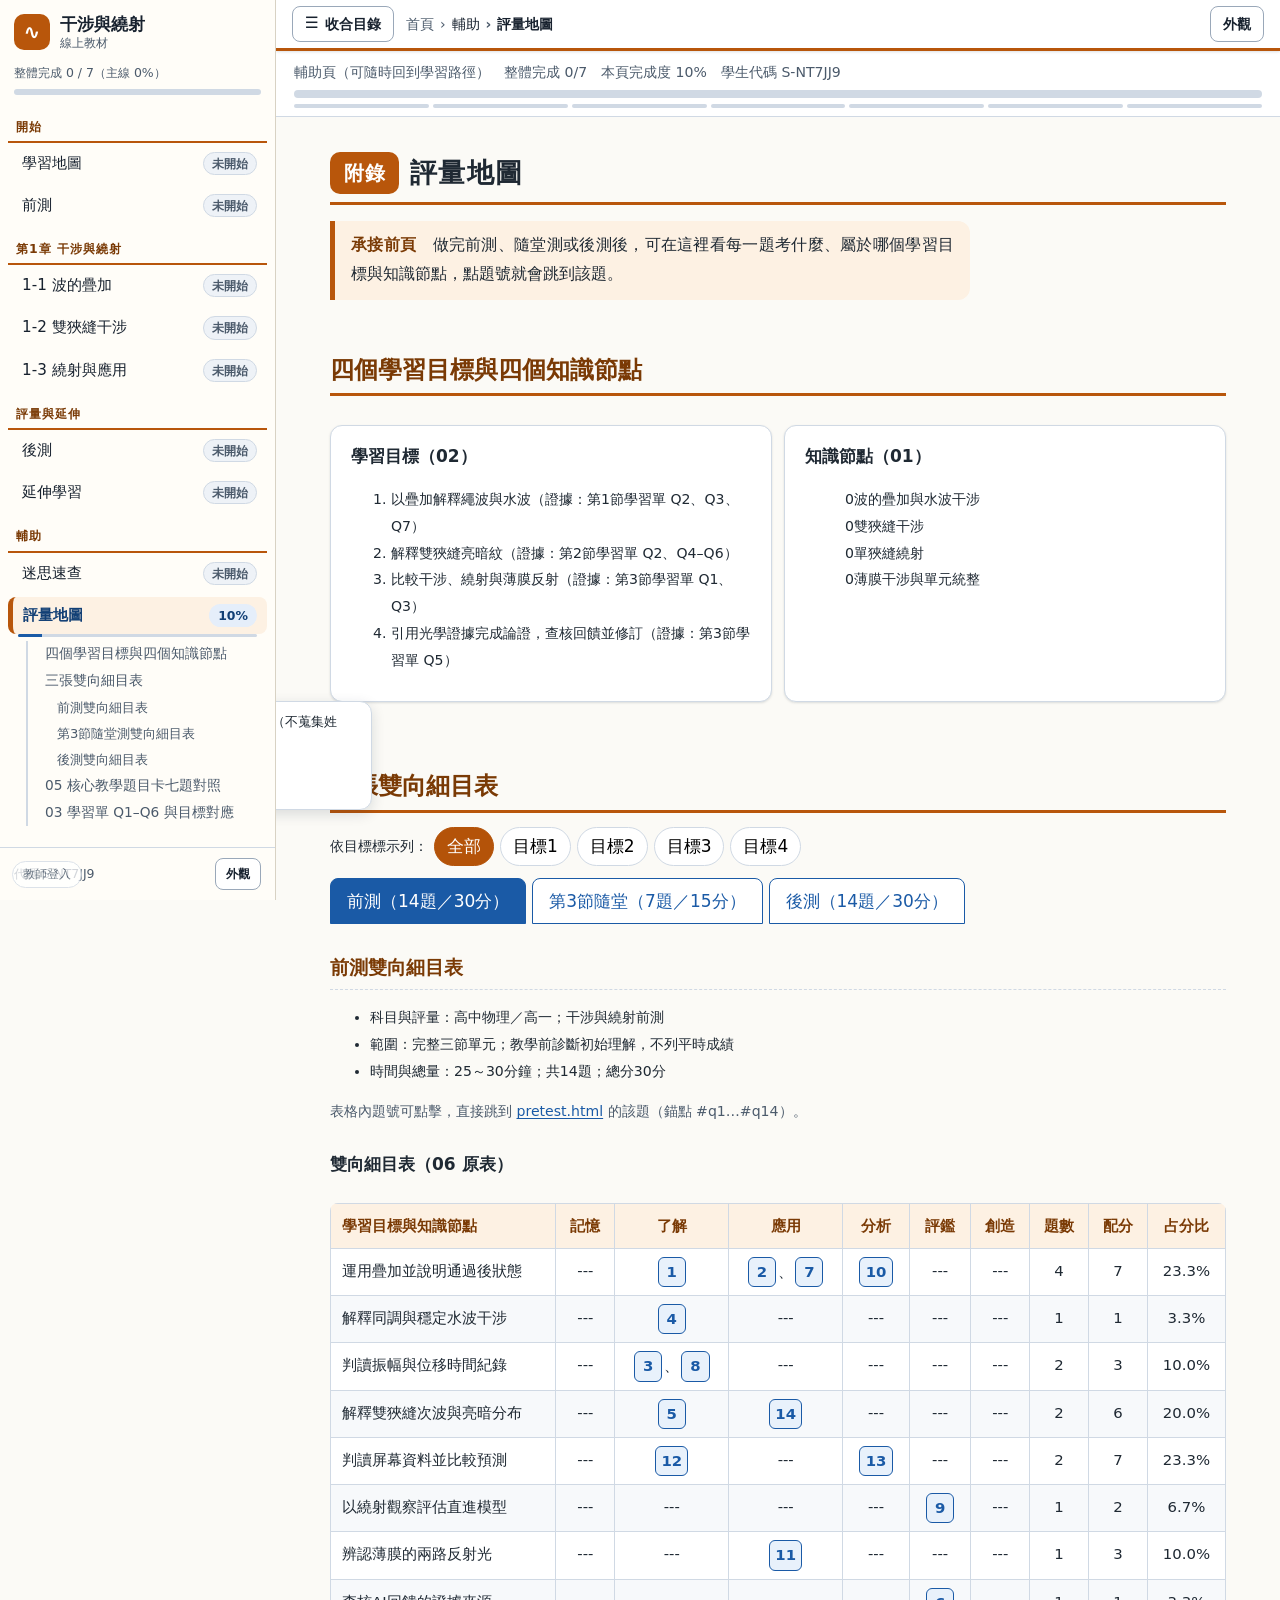
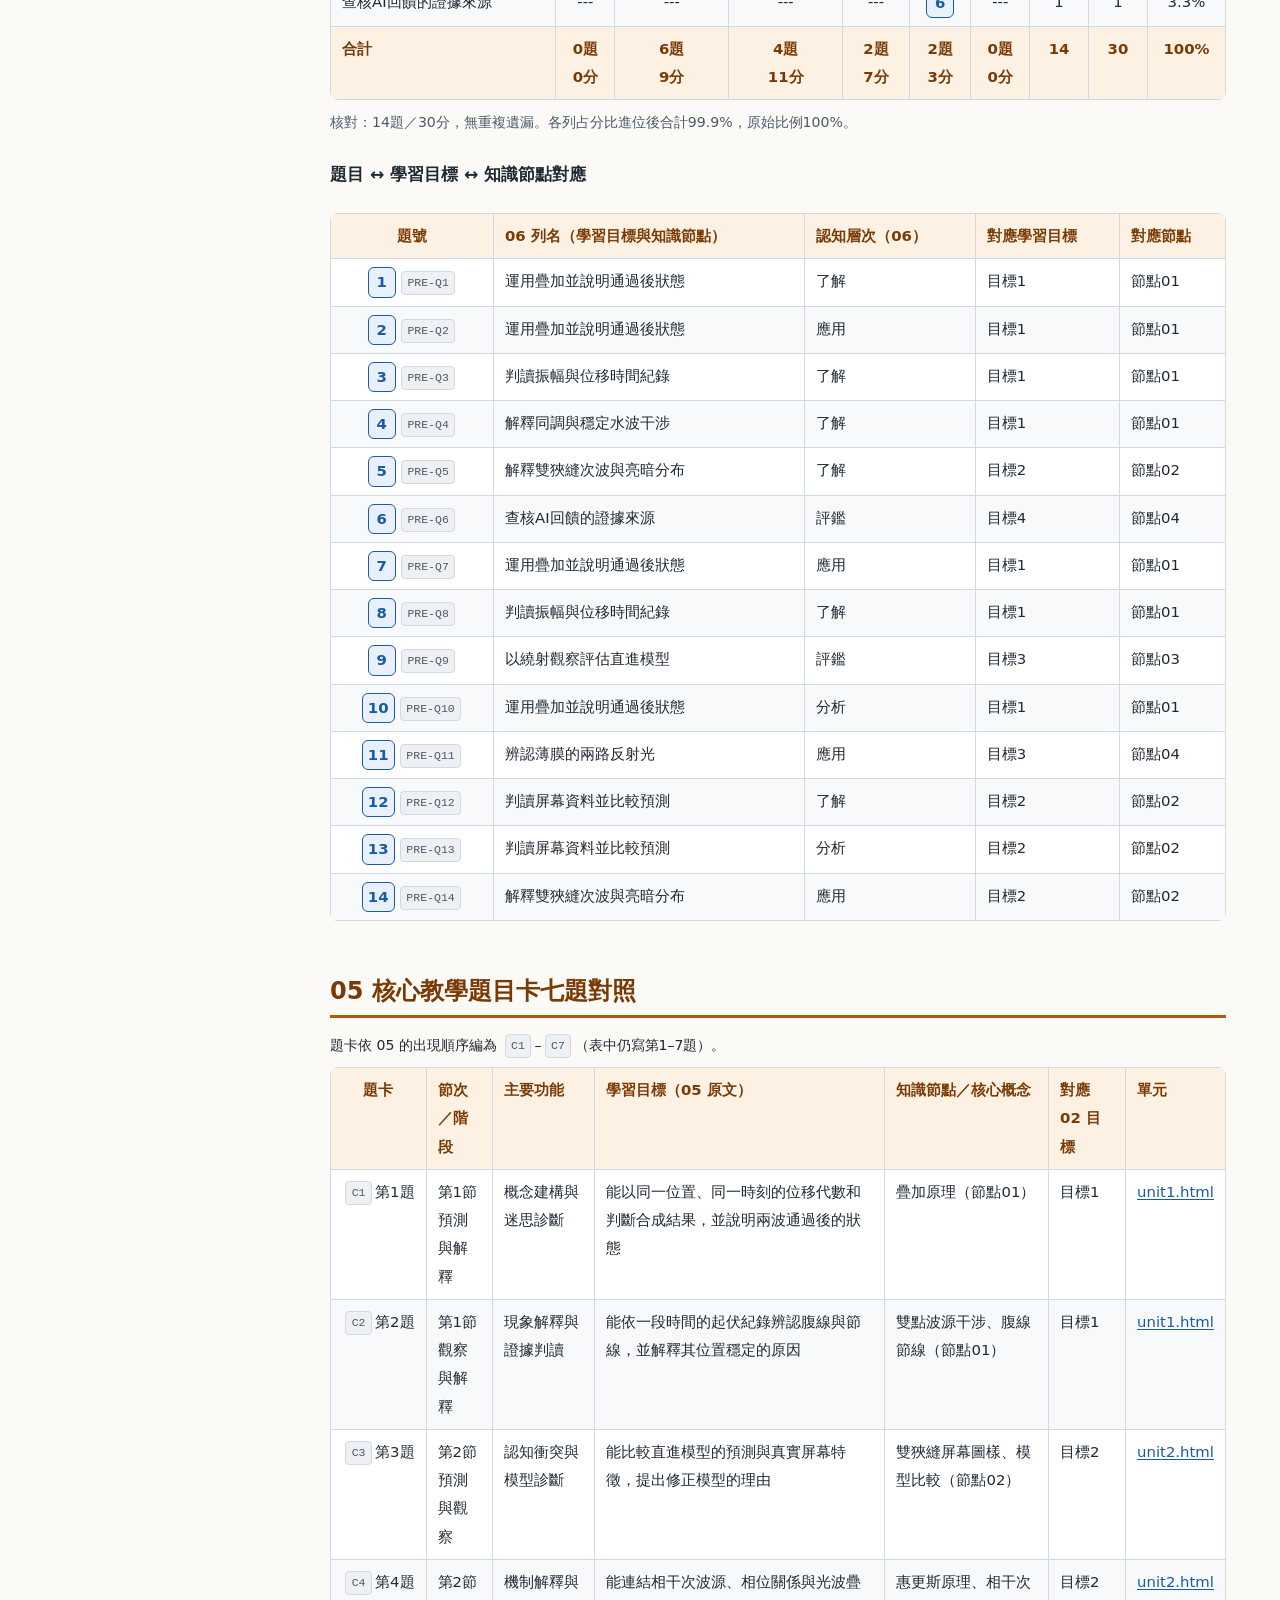
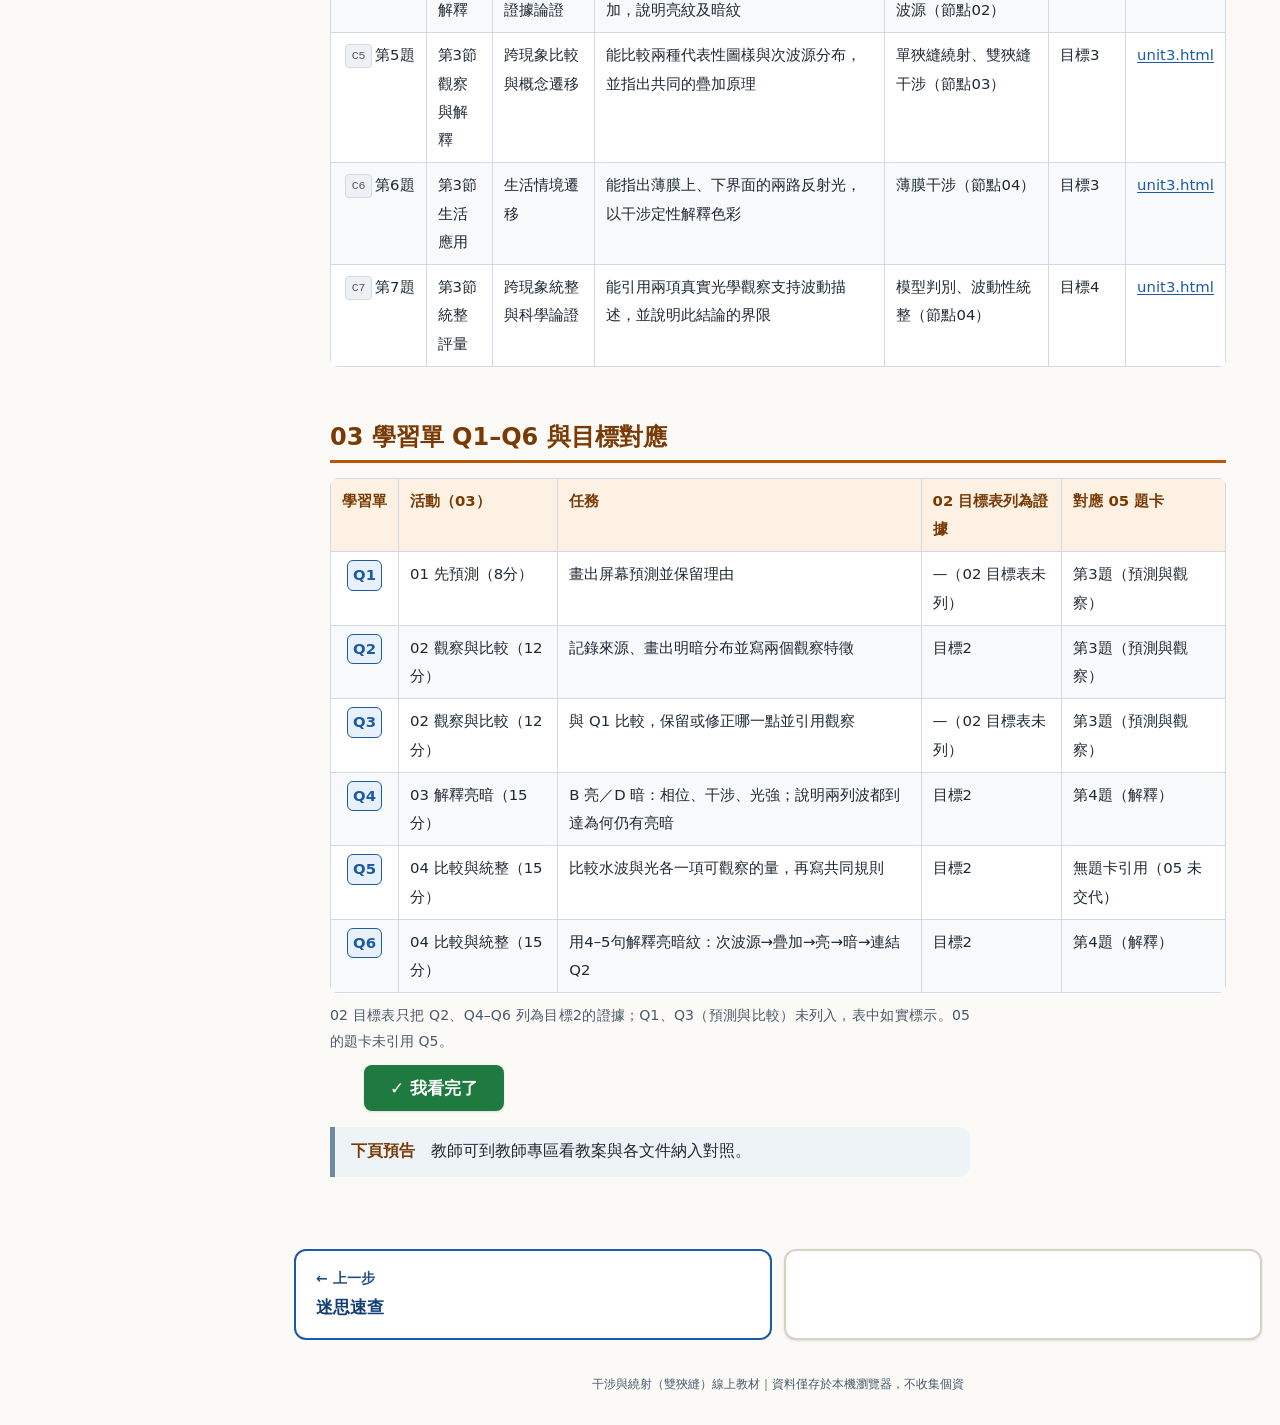
==== commit 0c2d10dd: "整站改成教科書版面：章首與目次、小節編號、探究活動、想一想、圖表編號、自我評量 - 新增 textbook.css（章首、目次、學習目標、探究活動、想一擬、邊欄註記、圖表編號、列印、深色模式） - 第" ====
--- a/assessment.html
+++ b/assessment.html
@@ -5,6 +5,7 @@
 <meta name="viewport" content="width=device-width, initial-scale=1">
 <title>評量地圖｜干涉與繞射線上教材</title>
 <link rel="stylesheet" href="assets/css/site.css">
+<link rel="stylesheet" href="assets/css/textbook.css">
 <link rel="stylesheet" href="assets/css/page-assessment.css">
 <script defer src="assets/js/site.js"></script>
 <script defer src="assets/js/page-assessment.js"></script>
@@ -12,7 +13,7 @@
 <body data-page="assessment" data-prev="misconceptions.html" data-next="teacher.html">
 <a class="skip" href="#main">跳到主要內容</a>
 <main id="main">
-  <h1>評量地圖</h1>
+  <header class="tb-section-head"><span class="tb-secno">附錄</span><h1>評量地圖</h1></header>
   <p class="bridge-in">做完前測、隨堂測或後測後，可在這裡看每一題考什麼、屬於哪個學習目標與知識節點，點題號就會跳到該題。</p>
 
   <h2>四個學習目標與四個知識節點</h2>
--- a/assets/css/textbook.css
+++ b/assets/css/textbook.css
@@ -0,0 +1,175 @@
+/* 教科書版面（整站共用，接在 site.css 之後、各頁 page-*.css 之前載入）
+   規格依據：textbook_spec.md（公開課本慣例＋臺灣國中課本版面觀察）。只改版面、編號與標示，不新增教材文字。
+   結構：1 變數 → 2 基礎排版 → 3 頁面骨架（章首／目次／小節） → 4 內文元件 → 5 邊欄註記 → 6 活動與評量 → 7 導覽與側欄 → 8 深色模式 → 9 列印 */
+
+/* ========== 1. 變數 ========== */
+:root{
+  --tb-ch:#b8560b; --tb-ch-tint:#fdf1e3; --tb-ch-ink:#7a3a05;   /* 第1章主色（橘）；--tb-ch 白字底對比 ≥ 4.5:1 */
+  --tb-term:#1d5fa8;
+  --tb-paper:#fbfaf6; --tb-rule:#d8d2c4; --tb-ink:#1f2933; --tb-ink-soft:#52606d;
+  --tb-note-bg:#eef1f4; --tb-note-ink:#334155;
+  --tb-think-bd:#6f8aa3; --tb-think-ink:#274560;
+  --tb-warn-bg:#fff4c2; --tb-warn-ink:#6b4e00;
+  --tb-misc-bg:#fde8ea; --tb-misc-ink:#8a2631;
+  --tb-course-bg:#fde8ea; --tb-course-ink:#8a2631;
+  --tb-measure:40rem; --tb-margin:15rem; --tb-gap:2rem;
+  --tb-fs:1.0625rem; --tb-lh:1.9;
+  --tb-sec:"";                      /* 圖表編號的節號前綴，由 body[data-page] 設定 */
+  --c-bg:var(--tb-paper);
+  --font:"PingFang TC","Noto Sans TC","Microsoft JhengHei","Heiti TC",system-ui,-apple-system,"Segoe UI",sans-serif;
+}
+body[data-page="unit1"]{--tb-sec:"1-1"} body[data-page="unit2"]{--tb-sec:"1-2"} body[data-page="unit3"]{--tb-sec:"1-3"}
+@counter-style tb-circled{system:fixed;symbols:"①" "②" "③" "④" "⑤" "⑥" "⑦" "⑧" "⑨" "⑩";fallback:decimal}
+
+/* ========== 2. 基礎排版 ========== */
+body{font-size:var(--tb-fs);line-height:var(--tb-lh);background:var(--tb-paper);color:var(--tb-ink)}
+main{max-width:58rem;counter-reset:tbfig tbtab}
+main>p,.tb-body p{max-width:var(--tb-measure)}
+main p{text-align:justify;text-justify:inter-character}
+main>p:not(.small):not(.muted):not(.bridge-in):not(.bridge-out),.tb-body>p{text-indent:2em}
+main td p,main li p,main .small,main .muted,main figcaption,main .q-stem,main .tb-activity p,main .tb-think p,main .tb-margin-note p{text-indent:0}
+strong.tb-term,.tb-term{color:var(--tb-term);font-weight:800}
+
+/* 標題階層：章名 h1、小節 h2、內小標 h3 */
+h1{border-bottom:0;padding:.1em 0 .1em .75rem;border-left:12px solid var(--tb-ch);letter-spacing:.04em;font-size:2rem;line-height:1.3}
+h2{background:none;border-left:0;border-radius:0;padding:.2em 0 .25em;border-bottom:3px solid var(--tb-ch);color:var(--tb-ch-ink);font-size:1.5rem}
+h3{color:var(--tb-ch-ink);font-size:1.18rem}
+h2 .tb-secno,.tb-secno{display:inline-block;background:var(--tb-ch);color:#fff;font-weight:800;border-radius:10px;padding:0 .6em;margin-right:.5em;font-size:.85em;letter-spacing:.03em;vertical-align:.06em}
+.tb-subhead{counter-increment:tbsub}
+.tb-subhead::before{content:counter(tbsub,tb-circled);display:inline-block;background:var(--tb-ch);color:#fff;border-radius:8px;min-width:1.5em;text-align:center;margin-right:.45em;font-weight:800;font-size:.9em}
+h2{counter-reset:tbsub}
+
+/* ========== 3. 頁面骨架：章首、目次、小節 ========== */
+.tb-chapter-head{display:grid;grid-template-columns:auto 1fr;gap:0 1.2rem;align-items:start;background:linear-gradient(135deg,var(--tb-ch-tint),#fff 70%);border:1px solid var(--tb-rule);border-left:14px solid var(--tb-ch);border-radius:18px;padding:1.4rem 1.6rem;margin:0 0 1.6rem;box-shadow:0 2px 10px rgba(80,50,10,.08)}
+.tb-chapter-head .tb-chno{grid-row:1/span 3;display:flex;align-items:center;justify-content:center;width:4.2rem;height:4.2rem;background:var(--tb-ch);color:#fff;font-size:2.6rem;font-weight:900;border-radius:16px;line-height:1}
+.tb-chapter-head h1{border:0;padding:0;margin:.1em 0 .3em;font-size:2.1rem}
+.tb-chapter-head .tb-intro{margin:.4em 0;max-width:var(--tb-measure)}
+.tb-chapter-head__inquiry,.tb-inquiry{position:relative;border:1.5px solid var(--tb-think-bd);border-radius:12px;padding:1rem 1rem .7rem;margin:1.1rem 0 .4rem;background:#fff;color:var(--tb-think-ink)}
+.tb-chapter-head__inquiry::before,.tb-inquiry::before{content:"探究提問";position:absolute;top:-.8em;left:.9rem;background:var(--tb-paper);padding:0 .5em;font-weight:800;color:var(--tb-think-ink)}
+.tb-secs{list-style:none;margin:.4rem 0 .6rem;padding:0;display:flex;flex-wrap:wrap;gap:.4rem .9rem;font-weight:700}
+.tb-secs a{text-decoration:none;color:var(--tb-ch-ink)} .tb-secs a:hover{text-decoration:underline}
+.tb-secs .tb-secno{font-size:.8em}
+
+.tb-toc{border:1px solid var(--tb-rule);border-radius:16px;background:#fff;padding:1rem 1.3rem 1.1rem;margin:1.4rem 0}
+.tb-toc>h2{border:0;margin:.1em 0 .6em;font-size:1.25rem;display:inline-block;border:2px solid var(--tb-ch);border-radius:12px;padding:.1em .9em}
+.tb-toc ol{list-style:none;margin:0;padding:0}
+.tb-toc li{display:flex;align-items:baseline;gap:.5rem;padding:.28rem 0;border-bottom:1px dotted var(--tb-rule)}
+.tb-toc li:last-child{border-bottom:0}
+.tb-toc .tb-secno{flex:none;min-width:3.2em;text-align:center}
+.tb-toc a{text-decoration:none;font-weight:700;color:var(--tb-ink)} .tb-toc a:hover{color:var(--tb-ch-ink);text-decoration:underline}
+.tb-toc .tb-toc-sub{font-weight:400;font-size:.9rem;color:var(--tb-ink-soft)}
+.tb-toc-group{font-weight:800;color:var(--tb-ch-ink);margin:.7rem 0 .2rem}
+
+.tb-section-head{display:flex;align-items:center;gap:.7rem;margin:0 0 1rem;padding:.5rem 0;border-bottom:3px solid var(--tb-ch)}
+.tb-section-head .tb-secno{font-size:1.25rem;padding:.1em .7em;margin:0}
+.tb-section-head h1,.tb-section-head h2{border:0;padding:0;margin:0;font-size:1.7rem;color:var(--tb-ink)}
+.tb-pagehead{display:none}
+
+/* ========== 4. 內文元件：學習目標、圖表、名詞、提醒 ========== */
+.tb-objectives{border:1.5px solid var(--tb-ch);border-radius:14px;background:#fff;padding:.9rem 1.2rem .8rem;margin:1.2rem 0;position:relative}
+.tb-objectives>h2,.tb-objectives>h3,.tb-objectives>.tb-label{position:absolute;top:-.85em;left:1rem;background:var(--tb-ch);color:#fff;border:0;margin:0;padding:.05em .8em;border-radius:999px;font-size:.95rem}
+.tb-objectives ul,.tb-objectives ol{margin:.5rem 0 0;padding-left:1.4rem}
+.tb-objectives li{margin:.25rem 0}
+
+figure.asset,figure.tb-figure{background:#fff;border:1px solid var(--tb-rule);border-radius:10px;box-shadow:none;margin:1.3rem 0}
+figure.asset figcaption::before,figure.tb-figure .tb-figcap::before,figure.tb-figure figcaption::before{counter-increment:tbfig;content:"▲ 圖 " var(--tb-sec) "-" counter(tbfig) "　";font-weight:800;color:var(--tb-ch-ink)}
+figure[data-fig-own] figcaption::before,figure[data-fig-own] .tb-figcap::before{content:"▲ ";counter-increment:none}
+figure.asset figcaption,figure.tb-figure figcaption{text-align:left;font-size:.92rem;color:var(--tb-ink-soft);margin-top:.5rem}
+.tb-table,table.tbl{border-collapse:collapse}
+table.tbl caption,.tb-table caption{caption-side:top;text-align:left;font-weight:800;color:var(--tb-ch-ink);padding:.3em 0}
+table.tbl caption::before,.tb-table caption::before{counter-increment:tbtab;content:"表 " var(--tb-sec) "-" counter(tbtab) "　"}
+table.tbl th,.tb-table th{background:var(--tb-ch-tint);color:var(--tb-ch-ink)}
+
+.tb-caution{position:relative;background:var(--tb-warn-bg);color:var(--tb-warn-ink);border:0;border-radius:4px;padding:.7rem 1rem .7rem 2.6rem;margin:1rem 0;box-shadow:2px 3px 0 rgba(0,0,0,.08);transform:rotate(-.25deg)}
+.tb-caution::before{content:"⚠ 注意";position:absolute;left:.7rem;top:.6rem;font-weight:800;writing-mode:horizontal-tb;font-size:.78rem;line-height:1.1;width:1.5rem;white-space:normal;word-break:break-all}
+
+/* 既有提示元件在課本版面中的樣貌 */
+.bridge-in,.bridge-out{background:var(--tb-ch-tint);border-left:5px solid var(--tb-ch);color:var(--tb-ink)}
+.bridge-in::before,.bridge-out::before{color:var(--tb-ch-ink)}
+.bridge-out{background:#eef3f8;border-left-color:var(--tb-think-bd)}
+.callout{background:#fff;border-color:var(--tb-rule)}
+
+/* ========== 5. 邊欄註記（寬螢幕在右側邊欄，窄螢幕為內嵌色塊） ========== */
+.tb-margin-note{display:block;border-radius:12px;background:var(--tb-note-bg);color:var(--tb-note-ink);padding:.7rem .9rem .6rem;margin:1rem 0;font-size:.92rem;line-height:1.7}
+.tb-margin-note>.tb-label,.tb-margin-note>summary{display:inline-block;font-weight:800;font-size:.8rem;background:#64748b;color:#fff;border-radius:999px;padding:0 .75em;margin-bottom:.35rem;cursor:default}
+.tb-margin-note>summary{cursor:pointer}
+.tb-margin-note--course,.tb-margin-note--misc{background:var(--tb-misc-bg);color:var(--tb-misc-ink)}
+.tb-margin-note--course>.tb-label,.tb-margin-note--misc>.tb-label,.tb-margin-note--course>summary,.tb-margin-note--misc>summary{background:#b4414e}
+.tb-margin-note--warn{background:var(--tb-warn-bg);color:var(--tb-warn-ink)}
+.tb-margin-note--warn>.tb-label,.tb-margin-note--warn>summary{background:#8a6400}
+.tb-margin-note p{margin:.3em 0;text-align:left}
+@media (min-width:1200px){
+  .tb-body{position:relative;max-width:var(--tb-measure)}
+  .tb-body>.tb-margin-note{float:right;clear:right;width:var(--tb-margin);margin:.2rem calc(-1*(var(--tb-margin) + var(--tb-gap))) 1rem var(--tb-gap)}
+}
+
+.tb-think{position:relative;border:1.5px solid var(--tb-think-bd);border-radius:12px;background:#fff;padding:1rem 1rem .7rem;margin:1.4rem 0 1rem;color:var(--tb-ink)}
+.tb-think>.tb-label,.tb-think>legend,.tb-think>summary{position:absolute;top:-.8em;left:.9rem;background:var(--tb-paper);color:var(--tb-think-ink);font-weight:800;padding:0 .5em}
+.tb-think>summary{position:static;display:inline-block;margin:-1.75rem 0 .4rem;cursor:pointer}
+
+/* ========== 6. 探究活動、自我評量、延伸閱讀、摘要 ========== */
+.tb-activity{border:2px solid var(--tb-ch);border-radius:16px;background:#fff;padding:0 1.2rem 1rem;margin:1.8rem 0;overflow:hidden}
+.tb-activity>.tb-activity__title,.tb-activity__title{display:flex;align-items:center;gap:.7rem;background:var(--tb-ch);color:#fff;margin:0 -1.2rem 1rem;padding:.55rem 1.2rem;font-size:1.15rem;font-weight:800;border:0;border-radius:0}
+.tb-activity__title .tb-secno{background:#fff;color:var(--tb-ch-ink);margin:0}
+.tb-activity__purpose,.tb-activity__materials,.tb-activity__discuss{position:relative;border:1.5px solid var(--tb-think-bd);border-radius:10px;padding:.8rem .9rem .6rem;margin:1.1rem 0 .6rem}
+.tb-activity__materials{border-style:dashed}
+.tb-activity__purpose::before{content:"目的"} .tb-activity__materials::before{content:"器材"} .tb-activity__discuss::before{content:"問題與討論"}
+.tb-activity__purpose::before,.tb-activity__materials::before,.tb-activity__discuss::before{position:absolute;top:-.8em;left:.8rem;background:#fff;padding:0 .5em;font-weight:800;color:var(--tb-think-ink)}
+.tb-activity__steps{list-style:none;counter-reset:tbstep;margin:.8rem 0;padding:0;display:grid;grid-template-columns:repeat(auto-fit,minmax(15rem,1fr));gap:.8rem}
+.tb-activity__steps>li{counter-increment:tbstep;position:relative;border:1px solid var(--tb-rule);border-radius:10px;padding:.7rem .8rem .7rem 2.6rem;background:var(--tb-paper)}
+.tb-activity__steps>li::before{content:counter(tbstep);position:absolute;left:.6rem;top:.65rem;width:1.6rem;height:1.6rem;border-radius:7px;background:var(--tb-ch);color:#fff;font-weight:800;text-align:center;line-height:1.6rem}
+
+.tb-review{position:relative;border:1.5px solid var(--tb-think-bd);border-radius:14px;background:#fff;padding:1.2rem 1.2rem .8rem;margin:1.6rem 0}
+.tb-review>.tb-label,.tb-review>h2:first-child,.tb-review>legend{position:absolute;top:-.85em;left:1rem;background:var(--tb-paper);color:var(--tb-think-ink);font-weight:800;border:0;padding:0 .6em;margin:0;font-size:1.05rem}
+.tb-extend{background:var(--tb-note-bg);border-radius:12px;padding:.6rem 1rem;margin:1.2rem 0}
+.tb-extend>summary{cursor:pointer;font-weight:800;color:var(--tb-note-ink)}
+.tb-summary{border-top:6px solid var(--tb-ch);background:#fff;border-radius:0 0 14px 14px;padding:.9rem 1.3rem 1rem;margin:1.8rem 0;font-size:.97rem}
+.tb-summary>h2,.tb-summary>.tb-label{display:inline-block;background:var(--tb-ch);color:#fff;border:0;border-radius:10px;padding:.05em .8em;margin:-1.6rem 0 .6rem;font-size:1.05rem}
+@media (min-width:900px){.tb-summary .tb-cols{column-count:2;column-gap:2rem}}
+
+/* ========== 7. 導覽與側欄（目次風格） ========== */
+.site-nav{background:#fff;border-bottom:3px solid var(--tb-ch)}
+.side{background:#fffdf8;border-right:1px solid var(--tb-rule)}
+.side .s-group{color:var(--tb-ch-ink);font-weight:800;border-bottom:2px solid var(--tb-ch);padding-bottom:.15rem}
+.side .side-logo{background:var(--tb-ch)}
+.side .s-item.cur>.s-link{border-left:5px solid var(--tb-ch);background:var(--tb-ch-tint)}
+.pager a{background:#fff;border-color:var(--tb-rule)}
+.tb-nav{display:none} /* 與 site.js 的上一步／下一步重複，改由 pager 呈現（它同時負責完成度記錄） */
+
+/* ========== 8. 深色模式 ========== */
+:root[data-theme="dark"]{--tb-ch:#e08a3c;--tb-ch-tint:#33261a;--tb-ch-ink:#f1b878;--tb-term:#8cc0f5;--tb-paper:#14181d;--tb-rule:#3a424c;--tb-ink:#e6eaf0;--tb-ink-soft:#aab4c1;--tb-note-bg:#222831;--tb-note-ink:#cfd8e3;--tb-think-bd:#6f8aa3;--tb-think-ink:#bcd3ea;--tb-warn-bg:#3c3210;--tb-warn-ink:#f1dc8c;--tb-misc-bg:#3b1f24;--tb-misc-ink:#f2b7bf;--tb-course-bg:#3b1f24;--tb-course-ink:#f2b7bf}
+@media (prefers-color-scheme:dark){:root:not([data-theme="light"]){--tb-ch:#e08a3c;--tb-ch-tint:#33261a;--tb-ch-ink:#f1b878;--tb-term:#8cc0f5;--tb-paper:#14181d;--tb-rule:#3a424c;--tb-ink:#e6eaf0;--tb-ink-soft:#aab4c1;--tb-note-bg:#222831;--tb-note-ink:#cfd8e3;--tb-think-bd:#6f8aa3;--tb-think-ink:#bcd3ea;--tb-warn-bg:#3c3210;--tb-warn-ink:#f1dc8c;--tb-misc-bg:#3b1f24;--tb-misc-ink:#f2b7bf;--tb-course-bg:#3b1f24;--tb-course-ink:#f2b7bf}}
+:root[data-theme="dark"] .tb-chapter-head,:root[data-theme="dark"] .tb-toc,:root[data-theme="dark"] .tb-objectives,:root[data-theme="dark"] .tb-activity,:root[data-theme="dark"] .tb-review,:root[data-theme="dark"] .tb-think,:root[data-theme="dark"] .tb-summary,:root[data-theme="dark"] figure.asset,:root[data-theme="dark"] figure.tb-figure,:root[data-theme="dark"] .site-nav,:root[data-theme="dark"] .side{background:#1a2027}
+:root[data-theme="dark"] .tb-chapter-head{background:linear-gradient(135deg,#33261a,#1a2027 70%)}
+:root[data-theme="dark"] .tb-activity__steps>li{background:#14181d}
+:root[data-theme="dark"] .tb-chapter-head__inquiry,:root[data-theme="dark"] .tb-inquiry{background:#1a2027}
+@media (prefers-color-scheme:dark){
+  :root:not([data-theme="light"]) .tb-chapter-head,:root:not([data-theme="light"]) .tb-toc,:root:not([data-theme="light"]) .tb-objectives,:root:not([data-theme="light"]) .tb-activity,:root:not([data-theme="light"]) .tb-review,:root:not([data-theme="light"]) .tb-think,:root:not([data-theme="light"]) .tb-summary,:root:not([data-theme="light"]) figure.asset,:root:not([data-theme="light"]) figure.tb-figure,:root:not([data-theme="light"]) .site-nav,:root:not([data-theme="light"]) .side{background:#1a2027}
+  :root:not([data-theme="light"]) .tb-chapter-head{background:linear-gradient(135deg,#33261a,#1a2027 70%)}
+  :root:not([data-theme="light"]) .tb-activity__steps>li{background:#14181d}
+  :root:not([data-theme="light"]) .tb-chapter-head__inquiry,:root:not([data-theme="light"]) .tb-inquiry{background:#1a2027}
+}
+
+/* ========== 窄螢幕 ========== */
+@media (max-width:720px){
+  main p{text-align:left}
+  .tb-chapter-head{grid-template-columns:1fr;border-left-width:10px;padding:1rem}
+  .tb-chapter-head .tb-chno{grid-row:auto;width:3.2rem;height:3.2rem;font-size:2rem;margin-bottom:.4rem}
+  h1{font-size:1.6rem} .tb-chapter-head h1{font-size:1.6rem}
+  .tb-activity{padding:0 .9rem .8rem} .tb-activity__title{margin:0 -.9rem 1rem;padding:.5rem .9rem}
+  .tb-activity__steps{grid-template-columns:1fr}
+}
+
+/* ========== 9. 列印 ========== */
+@media print{
+  @page{size:A4;margin:18mm 16mm 20mm}
+  body{font-size:11pt;color:#000;background:#fff}
+  .site-nav,.side,.side-backdrop,.to-top,.tm-btn,.pager,.tb-nav,.toast{display:none !important}
+  main{max-width:none;padding:0} html.has-side body{padding-left:0 !important}
+  .tb-margin-note{float:none !important;margin:.6rem 0 !important;border:1px solid #888;background:none !important;color:#000 !important}
+  .tb-figure,figure.asset,.tb-activity,.tb-think,.tb-review,.tb-margin-note,.qcard{break-inside:avoid}
+  .tb-chapter-head,.tb-summary{break-before:page}
+  .tb-chapter-head:first-child{break-before:auto}
+  details{display:block} details>*{display:block}
+  a[href]::after{content:""}
+}
--- a/assets/css/page-assessment.css
+++ b/assets/css/page-assessment.css
@@ -11,3 +11,5 @@
 .gbar button[aria-pressed="true"]{background:var(--c-accent);color:#fff;border-color:var(--c-accent)}
 tr.hl td{background:#fff4e8}
 td .id-chip{white-space:nowrap}
+/* 課本版面：頁首 */
+.tb-section-head{margin-top:.2rem}
